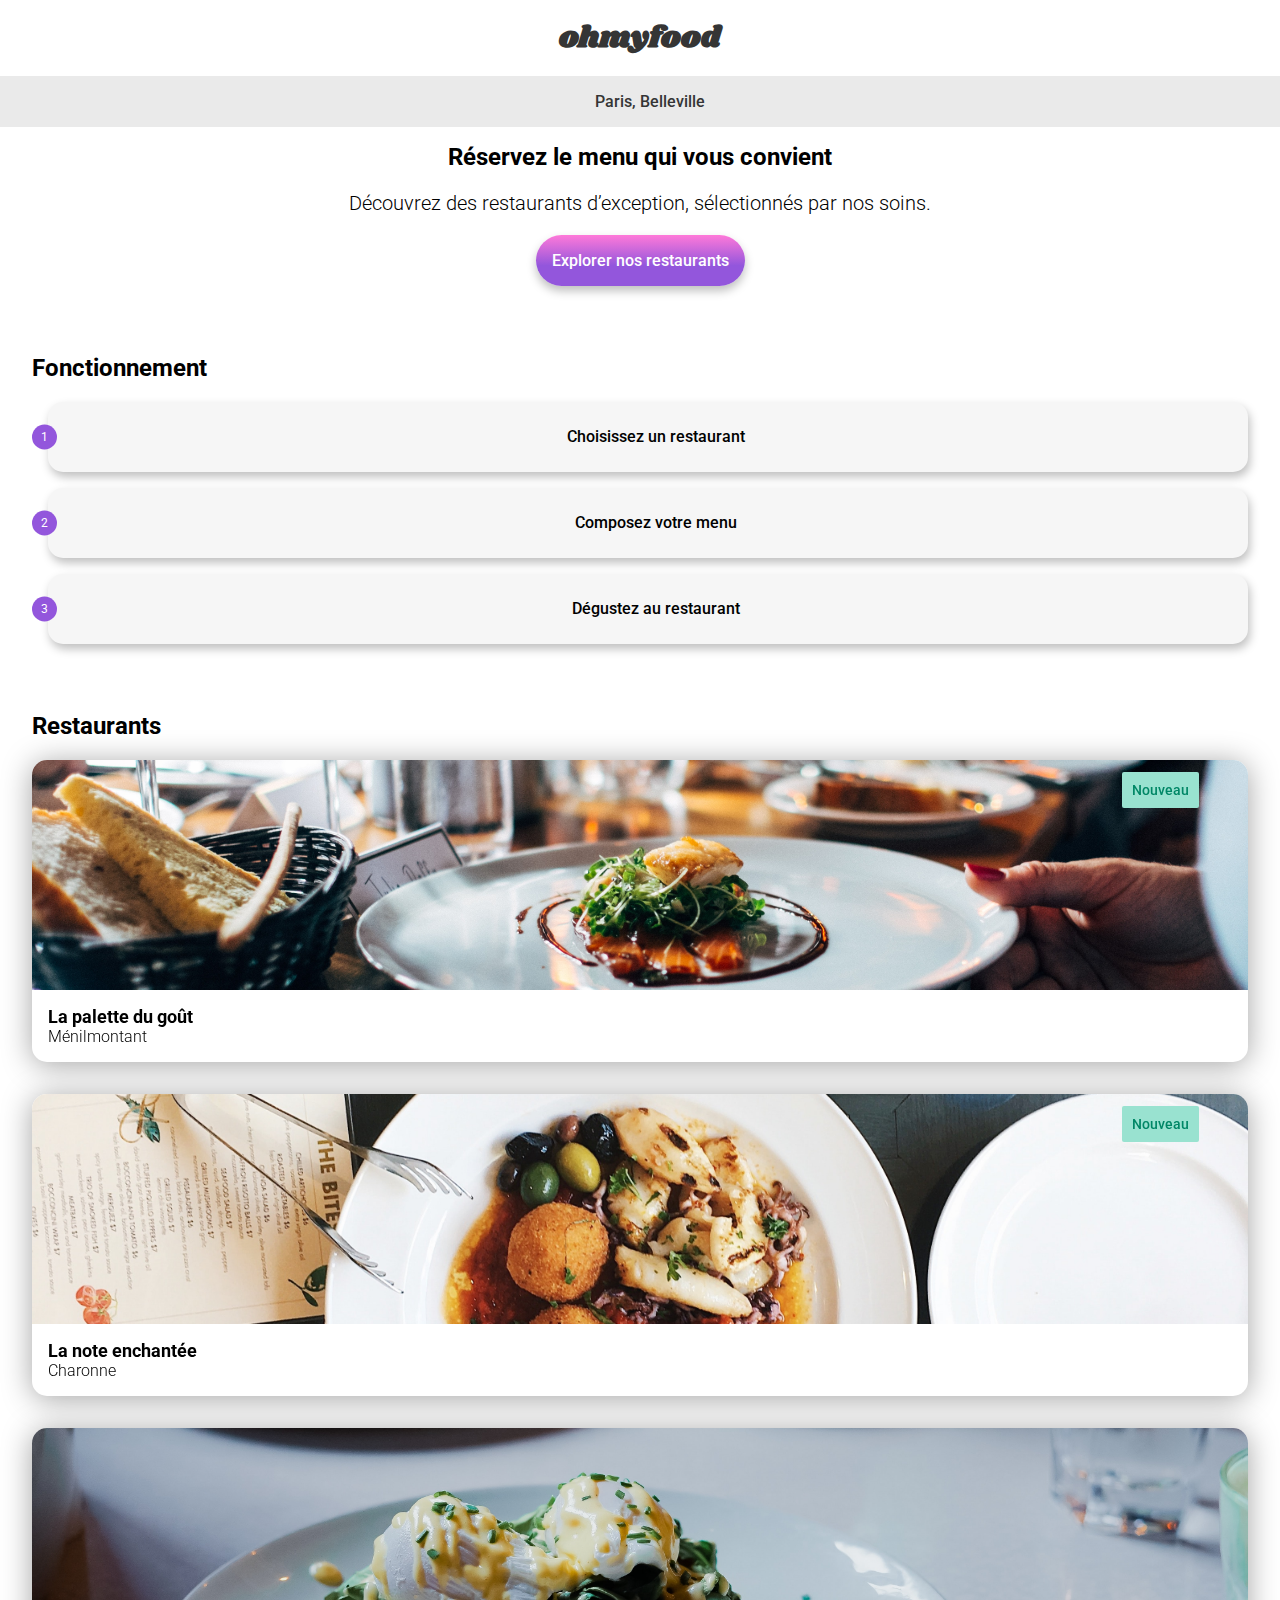
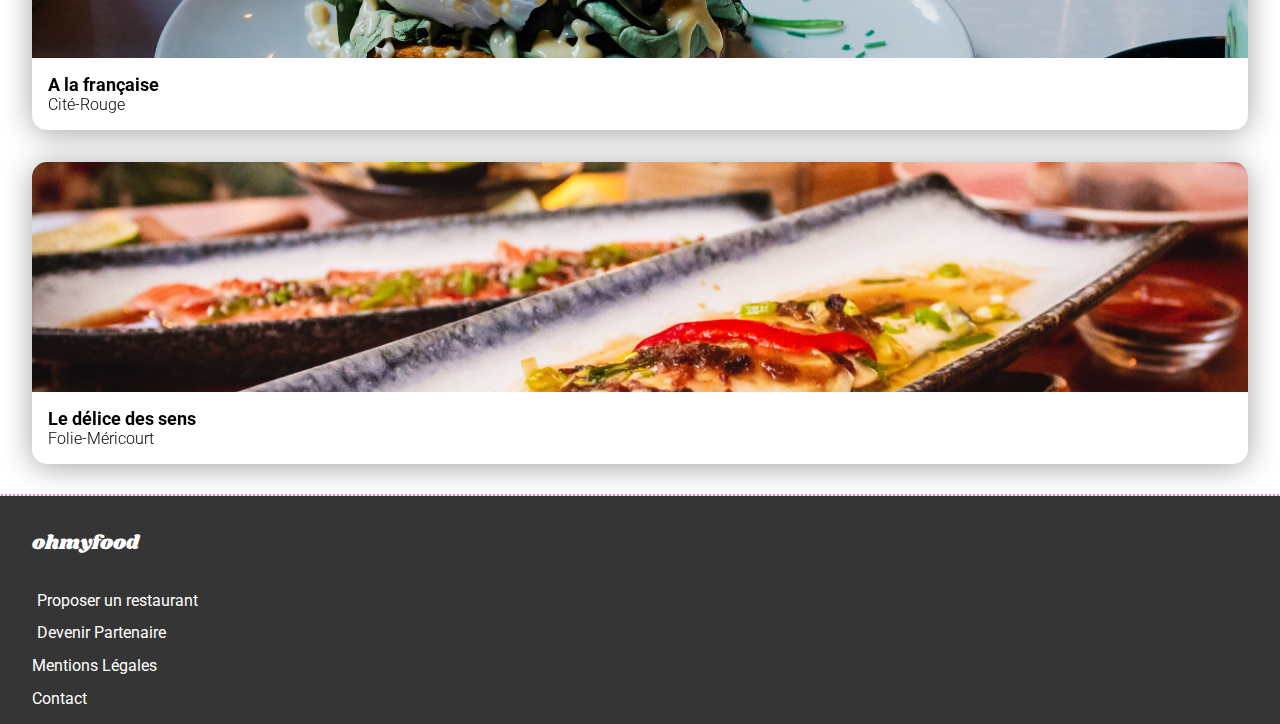
==== index.html @ 0dff3359 "Templating: changing CSS class body foodstore + index" ====
<!DOCTYPE html>
<html lang="fr">
<head>
    <meta charset="UTF-8">
    <meta name="viewport" content="width=device-width, initial-scale=1.0">
    <meta name="color" content="#9356DC">
    <link rel="preconnect" href="https://fonts.googleapis.com">
    <link rel="preconnect" href="https://fonts.gstatic.com" crossorigin>
    <link href="https://fonts.googleapis.com/css2?family=Roboto:ital,wght@0,100;0,300;0,400;0,500;0,700;0,900;1,100;1,300;1,400;1,500;1,700;1,900&family=Shrikhand&display=swap" rel="stylesheet">
    <link rel="stylesheet" href="./assets/styles/styles.css">
    <link rel="stylesheet" href="https://cdnjs.cloudflare.com/ajax/libs/font-awesome/6.2.1/css/all.min.css"
    integrity="sha512-MV7K8+y+gLIBoVD59lQIYicR65iaqukzvf/nwasF0nqhPay5w/9lJmVM2hMDcnK1OnMGCdVK+iQrJ7lzPJQd1w=="
    crossorigin="anonymous" referrerpolicy="no-referrer" />
    <title>Oh My Food</title>
</head>
    <body>

        <header class="">

            <h1 class="logo">ohmyfood</h1>
            <div class="geoloc">
                <i class="fa-solid fa-location-dot"></i>Paris, Belleville
            </div>
        
        </header>

        <main>
            <section class="hero">
                <h2 class="hero--title">Réservez le menu qui
                    vous convient
                </h2>
                <p class="hero--baseline">Découvrez des restaurants d’exception, sélectionnés par nos soins.</p>
                <a class="hero--link button" href="#restaurants">Explorer nos restaurants</a>
            </section>

            <section class="notice">
                <section class="notice">
                    <h2 class="notice--title">Fonctionnement</h2>
    
                    <ol class="notice--list">
                       
                    <li><a class="notice--link" href="#"><i class="fa-solid fa-mobile-screen-button"></i>Choisissez un restaurant</a></li>
                    <li><a class="notice--link" href="#"><i class="fa-solid fa-list"></i>Composez votre menu</a></li>
                    <li><a class="notice--link" href="#"><i class="fa-solid fa-store"></i></i>Dégustez au restaurant</a></li>
                    </ol>
     
                </section>

        
            <section class="restaurants" id="restaurants">

                <h2 class="section_title restaurants--title">Restaurants</h2>

                <div class="restaurants--list">

                    <article class="card card-column restaurants--card">
                        <img src="assets/images/restaurants/menilmontant.jpg" alt="visuel du restaurant de Ménilmontant" class="restaurants--thumb">
                        <span class="restaurants--status new">Nouveau</span>
                        <div class="restaurants--content">
                            <div class="restaurants--text">

                                <h3 class="restaurants--name">La palette du goût</h3>
                            <a href="restaurants/palette.html" class="restaurants--geoloc">Ménilmontant</a>

                            </div>

                            <div class="restaurants--icons">
                                <i class="fa-regular fa-heart"></i>  
                            </div>
                        </div>
                    </article>

                    <article class="card card-column card-restaurants">
                        <img src="assets/images/restaurants/charonne.jpg" alt="visuel du restaurant de Charonne" class="restaurants--thumb">
                        <span class="restaurants--status new">Nouveau</span>
                        <div class="restaurants--content">
                            <div class="restaurants--text">

                                <h3 class="restaurants--name">La note enchantée</h3>
                                <a href="restaurants/note.html" class="restaurants--geoloc">Charonne</a>
                            </div>
                            <div class="restaurants--icons">
                                <i class="fa-regular fa-heart"></i>
                            </div>
                        </div>
                    </article>

                    <article class="card card-column card-restaurants">
                        <img src="assets/images/restaurants/cite-rouge.jpg" alt="visuel du restaurant de Cité Rouge" class="restaurants--thumb">
                        <span class="restaurants--status none"></span>
                        <div class="restaurants--content">

                            <div class="restaurants--text">

                                <h3 class="restaurants--name">A la française</h3>
                                <a href="restaurants/francaise.html"class="restaurants--geoloc">Cité-Rouge
                                </a>

                            </div>
                            <div class="restaurants--icons">
                                <i class="fa-regular fa-heart"></i>  
                            </div>
                        </div>
                    </article>

                    <article class="card card-column card-restaurants">
                        <img src="assets/images/restaurants/folie-mericourt.jpg" alt="visuel du restaurant de Folie-Méricourt" class="restaurants--thumb">
                        <span class="restaurants--status none"></span>
                        <div class="restaurants--content">
                            <div class="restaurants--text">
                                <h3 class="restaurants--name">Le délice des sens</h3>
                                <a href="restaurants/delice.html" class="restaurants--geoloc">Folie-Méricourt</a>
                            </div>
                            <div class="restaurants--icons">
                                <i class="fa-regular fa-heart"></i>
                            </div>
                        </div>
                    </article>

                </div>
                 
            </section>
        </main>

        <footer class="footer debeug-alt">
            
            <h2 class="title footer--title">ohmyfood</h2>
            <nav class="footer--nav">
                <a href="#" class="footer--link">
                    <i class="fa-solid fa-utensils"></i>
                    Proposer un restaurant</a>
                <a href="#" class="footer--link">
                    <i class="fa-solid fa-handshake-angle"></i>
                    Devenir Partenaire</a>
                <a href="#" class="footer--link">Mentions Légales</a>
                <a href="#" class="footer--link">Contact</a>
            </nav>
            
        </footer>
        
    </body>
</html>
---- assets/styles/styles.css ----
/* RESETS / GENERALS */
*,
*::after,
*::before {
  box-sizing: border-box;
}

input,
textarea,
select,
option,
button {
  font: inherit;
}

img,
video,
canvas,
svg {
  display: block;
  max-width: 100%;
}

a {
  color: inherit;
  text-decoration: none;
}

.debeug {
  --color:crimson;
  outline: 4px dashed var(--color);
}
.debeug-alt {
  --color:#FF79D9;
  outline-style: dotted;
  outline-width: 2px;
  outline-color: var(--color);
}

.section_title {
  font-weight: var(--weight-bold);
  font-size: var(--title-font-size);
  color: var(--black-color);
}

.card {
  --paddingCard:1rem;
  --card-radius:var(--radius);
  --op:.36;
  display: flex;
  background-color: white;
  border-radius: var(--card-radius);
  overflow: hidden;
  filter: drop-shadow(0px 3px 15px rgba(0, 0, 0, var(--op)));
  transition: var(--regTransition);
  will-change: transform;
}
.card-row {
  flex-direction: row;
}
.card-column {
  flex-direction: column;
}

.card-restaurants {
  --paddingCard:1rem;
  --card-radius:var(--radius);
  --op:.36;
  display: flex;
  background-color: white;
  border-radius: var(--card-radius);
  overflow: hidden;
  filter: drop-shadow(0px 3px 15px rgba(0, 0, 0, var(--op)));
  transition: var(--regTransition);
  will-change: transform;
  --card-type:restaurants;
  position: relative;
}
.card-restaurants-row {
  flex-direction: row;
}
.card-restaurants-column {
  flex-direction: column;
}

.hero {
  display: flex;
  flex-direction: column;
  justify-content: center;
  align-items: center;
  padding: var(--body-padding-vm);
}
.hero--title {
  margin-block: 0;
  font-weight: var(--weight-bold);
  font-size: var(--title-font-size);
  text-align: center;
}
.hero--baseline {
  font-family: var(--body-font);
  font-size: 1.25rem;
  font-weight: var(--weight-light);
  text-align: center;
}
.hero--link {
  width: fit-content;
  --element:link;
  --radius:50px;
  --op:.25;
  padding: 1rem;
  border-radius: var(--radius);
  background: linear-gradient(var(--linear-gradient-link));
  color: var(--white-color);
  font-size: 1rem;
  font-weight: var(--weight-medium);
  box-shadow: 0 5px 10px 0 rgba(0, 0, 0, var(--op));
  transition: var(--transition-regular);
}
.hero--link:hover {
  --op:.4;
  opacity: 0.8;
}

.food-store .hero--title {
  --radius:50px;
  display: flex;
  align-items: center;
  width: 100%;
  margin-block: auto 0;
  padding: 2.5rem var(--body-padding-vm) 1rem;
  font-family: var(--title-font);
  font-size: 1.75rem;
  color: #101010;
  border-radius: var(--radius) var(--radius) 0 0;
  background: var(--white-color);
  box-shadow: -4px -10px 12px 0px rgba(0, 0, 0, 0.22);
}
.food-store .hero--title .restaurants--icons {
  margin-left: auto;
}
.food-store .menus {
  padding: 0 var(--body-padding-vm);
}
.food-store .menus--content {
  margin-bottom: 1rem;
}
.food-store .menus--title {
  width: fit-content;
  position: relative;
  font-weight: 400;
  font-size: 1rem;
  text-transform: uppercase;
}
.food-store .menus--title::before {
  content: "";
  display: block;
  width: 80%;
  height: 3px;
  position: absolute;
  bottom: -6px;
  left: 0;
  background: var(--third-color);
}
.food-store .menus--list {
  display: flex;
  flex-direction: column;
  row-gap: 1rem;
  margin-block: 1.5rem;
}
.food-store .menus--item {
  display: flex;
  justify-content: space-between;
  align-items: end;
  padding: 1rem;
  border: 1px solid transparent;
  border-radius: var(--radius);
  box-shadow: 2px 2px 8px 1px rgba(0, 0, 0, 0.25);
}
.food-store .menus--item-name {
  margin-block: 0 0.25rem;
  font-size: 1.25rem;
  font-weight: var(--weight-medium);
}
.food-store .menus--item-desc {
  font-size: 0.95rem;
  font-weight: var(--weight-light);
}
.food-store .menus--item-price {
  font-size: 0.95rem;
  font-weight: var(--weight-bold);
  color: var(--grey-color-1);
}
.food-store .menus--link {
  display: block;
  width: 190px;
  margin: 2rem auto;
  text-align: center;
  --element:link;
  --radius:50px;
  --op:.25;
  padding: 1rem;
  border-radius: var(--radius);
  background: linear-gradient(var(--linear-gradient-link));
  color: var(--white-color);
  font-size: 1rem;
  font-weight: var(--weight-medium);
  box-shadow: 0 5px 10px 0 rgba(0, 0, 0, var(--op));
  transition: var(--transition-regular);
}
.food-store .menus--link:hover {
  --op:.4;
  opacity: 0.8;
}
.food-store .menus--link:hover {
  width: 250px;
}
.food-store.palette-gout {
  --data-page:palette-gout;
}
.food-store.palette-gout .hero {
  width: 100%;
  min-height: 333px;
  padding: 0;
  background-size: cover;
  background-position: center -50px;
  background-image: url(../images/restaurants/menilmontant.jpg);
}
.food-store.delice-sens {
  --data-page:delice-sens;
}
.food-store.delice-sens .hero {
  width: 100%;
  min-height: 333px;
  padding: 0;
  background-size: cover;
  background-position: center -50px;
  background-image: url(../images/restaurants/folie-mericourt.jpg);
}
.food-store.note-enchantee {
  --data-page:note-enchantee;
}
.food-store.note-enchantee .hero {
  width: 100%;
  min-height: 333px;
  padding: 0;
  background-size: cover;
  background-position: center -50px;
  background-image: url(../images/restaurants/charonne.jpg);
}
.food-store.la-francaise {
  --data-page:la-francaise;
}
.food-store.la-francaise .hero {
  width: 100%;
  min-height: 333px;
  padding: 0;
  background-size: cover;
  background-position: center -50px;
  background-image: url(../images/restaurants/cite-rouge.jpg);
}

.featured {
  display: flex;
  justify-content: center;
  align-items: center;
}

.back-to-town {
  margin-inline: var(--body-padding-vm) calc(-1 * var(--body-padding-vm));
  transition: var(--transition-regular);
}
.back-to-town .fa-arrow-left {
  font-size: 1.4rem;
  color: var(--grey-color-1);
}
.back-to-town:hover {
  animation: to-back 0.5s ease-in-out infinite alternate;
}
@keyframes to-back {
  from {
    transform: translateX(0);
  }
  to {
    transform: translateX(-5px);
  }
}

.logo {
  margin: 0 auto;
  padding: 1rem;
  font-family: var(--title-font);
  font-size: 1.875rem;
  color: var(--grey-color-1);
  text-align: center;
  background: var(--white-color);
}

.geoloc {
  --gap:20px;
  display: flex;
  justify-content: center;
  align-items: center;
  padding: var(--body-padding-vm);
  column-gap: var(--gap);
  font-size: 1rem;
  font-weight: var(--weight-medium);
  color: var(--grey-color-1);
  background: var(--grey-color-2);
}

.notice {
  padding: var(--body-padding-vm);
}
.notice--list {
  margin: 0;
  padding: 0;
  counter-reset: item;
  list-style-type: none;
}
.notice--list > li {
  position: relative;
  margin-block: 1rem;
  padding-left: var(--body-padding-vm);
}
.notice--list > li::before {
  --square:25px;
  --radius:50px;
  content: counter(item);
  position: absolute;
  top: 50%;
  left: 0;
  transform: translate(0, -50%);
  display: flex;
  justify-content: center;
  align-items: center;
  width: var(--square);
  height: var(--square);
  counter-increment: item;
  background: var(--primary-color);
  border-radius: var(--radius);
  color: var(--white-color);
  font-family: var(--body-font);
  font-size: 12px;
}
.notice--link {
  --op:.25;
  display: flex;
  justify-content: center;
  align-items: center;
  height: 70px;
  padding: 1rem;
  text-align: center;
  font-size: 1rem;
  font-weight: var(--weight-medium);
  color: var(--black-color);
  background: var(--background-color);
  border-radius: var(--radius);
  box-shadow: 2px 5px 10px rgba(0, 0, 0, var(--op));
}
.notice--link > i {
  margin-right: 15px;
  color: var(--grey-color-1);
  font-size: 19px;
}
.notice--link > i.fa-store {
  color: var(--primary-color);
}

.restaurants {
  padding: var(--body-padding-vm);
}
.restaurants--list {
  --gap:2rem;
  display: flex;
  flex-direction: column;
  row-gap: var(--gap);
}
.restaurants--thumb {
  max-height: 230px;
  object-fit: cover;
}
.restaurants--status {
  --pos:4%;
  position: absolute;
  right: var(--pos);
  top: var(--pos);
}
.restaurants--status.new {
  width: fit-content;
  padding: 10px;
  border-radius: 2px;
  font-size: 0.85rem;
  font-weight: var(--weight-medium);
  background: var(--third-color);
  color: var(--fourth-color);
}
.restaurants--status.none {
  display: none;
}
.restaurants--content {
  display: flex;
  justify-content: space-between;
  align-items: center;
  padding: var(--paddingCard);
}
.restaurants--icons i {
  transform-origin: center;
  transform: scale(1);
  will-change: transform;
}
.restaurants--icons i::before {
  font-size: 1.25rem;
  font-weight: 400;
  transition: font-weight 0.06s ease-in-out;
}
.restaurants--icons i:hover {
  transform: scale(1.15);
  cursor: pointer;
}
.restaurants--icons i:hover::before {
  font-weight: 800;
  background: linear-gradient(var(--linear-gradient-heart));
  -webkit-background-clip: text;
  -webkit-text-fill-color: transparent;
}
.restaurants--name {
  margin-block: 0;
  font-size: 1.125rem;
  font-weight: var(--weight-bold);
}
.restaurants--geoloc {
  font-size: 1, 625rem;
  font-weight: var(--weight-light);
}

.footer {
  display: flex;
  flex-direction: column;
  row-gap: 1rem;
  padding: var(--body-padding-vm) 2rem;
  background: var(--grey-color-1);
}
.footer--title {
  color: var(--white-color);
  font-family: var(--title-font);
  font-size: 1.25rem;
  font-weight: var(--weight-medium);
}
.footer--nav {
  display: flex;
  flex-direction: column;
  row-gap: 0.85rem;
}
.footer--link {
  color: var(--white-color);
  font-size: 1rem;
  font-weight: var(--weight-regular);
}
.footer--link > i {
  margin-right: 5px;
}

:root {
  --primary-color:#9356DC;
  --secondary-color:#FF79D9;
  --third-color:#99E2D0;
  --fourth-color:#008766;
  --background-color:#F6F6F6;
  --grey-color-1:#353535;
  --grey-color-2:#EAEAEA;
  --debeug:crimson;
  --black-color:#000;
  --white-color:#fff;
  --linear-gradient-link:to bottom, var(--secondary-color) 0%, var(--primary-color) 60%, var(--primary-color) 100%;
  --linear-gradient-heart:to top, var(--secondary-color) 0%, var(--primary-color) 60%, var(--primary-color) 100%;
  --body-font:Roboto,sans-serif;
  --body-font-size:1rem;
  --title-font:Shrikhand,serif;
  --title-font-size:1.5rem;
  --baseline-font:Roboto,sans-serif;
  --weight-light:300;
  --weight-regular:400;
  --weight-medium:500;
  --weight-bold:700;
  --radius:15px;
  --border:1px solid var(--primary-color);
  --transition-regular:all 0.3s ease-in-out;
  --body-padding-vm:1rem;
  --body-padding-tab:1.35rem;
  --body-padding-desk:2rem;
  --testing:#FF00FF;
}

body {
  --layout:"Mobile";
  --padding:0;
  margin: 0;
  padding: var(--padding);
  font-family: var(--body-font);
  font-weight: 400;
  font-size: 1rem;
  background: var(--white-color);
}

/*# sourceMappingURL=styles.css.map */
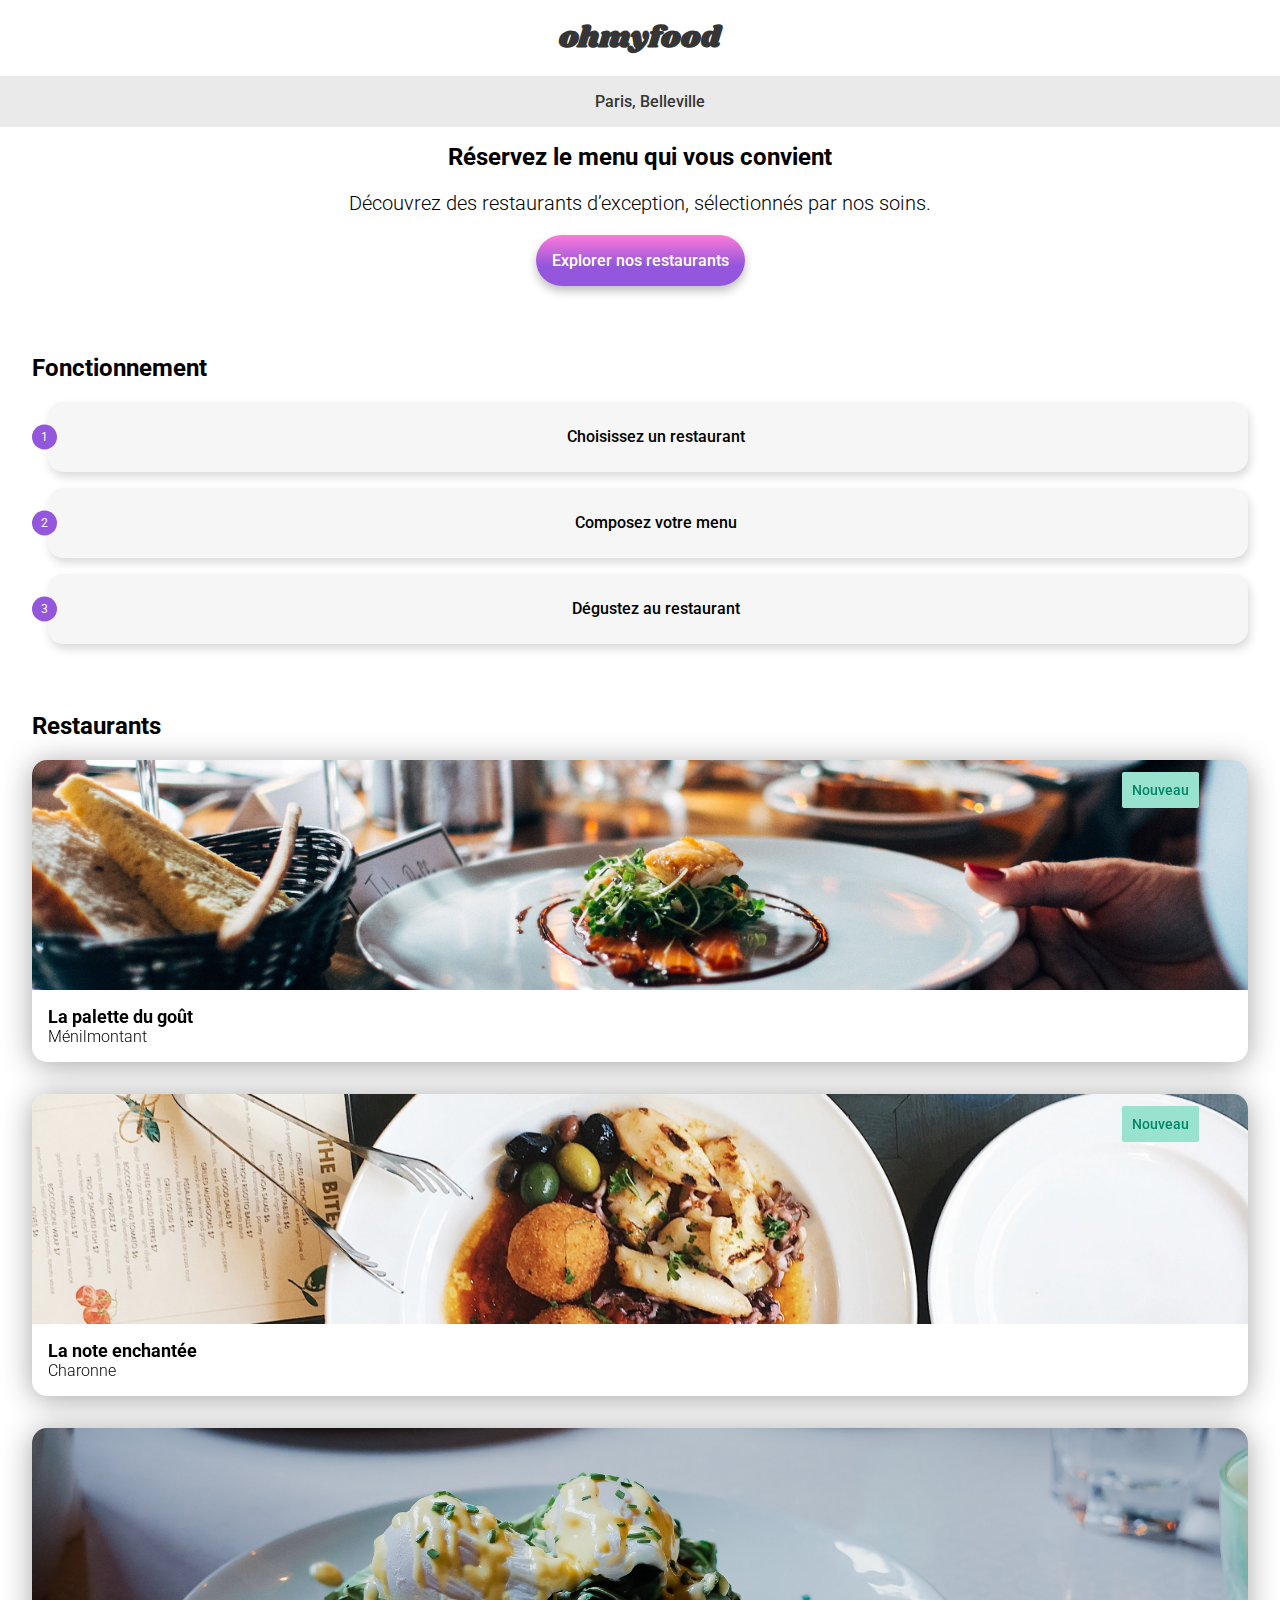
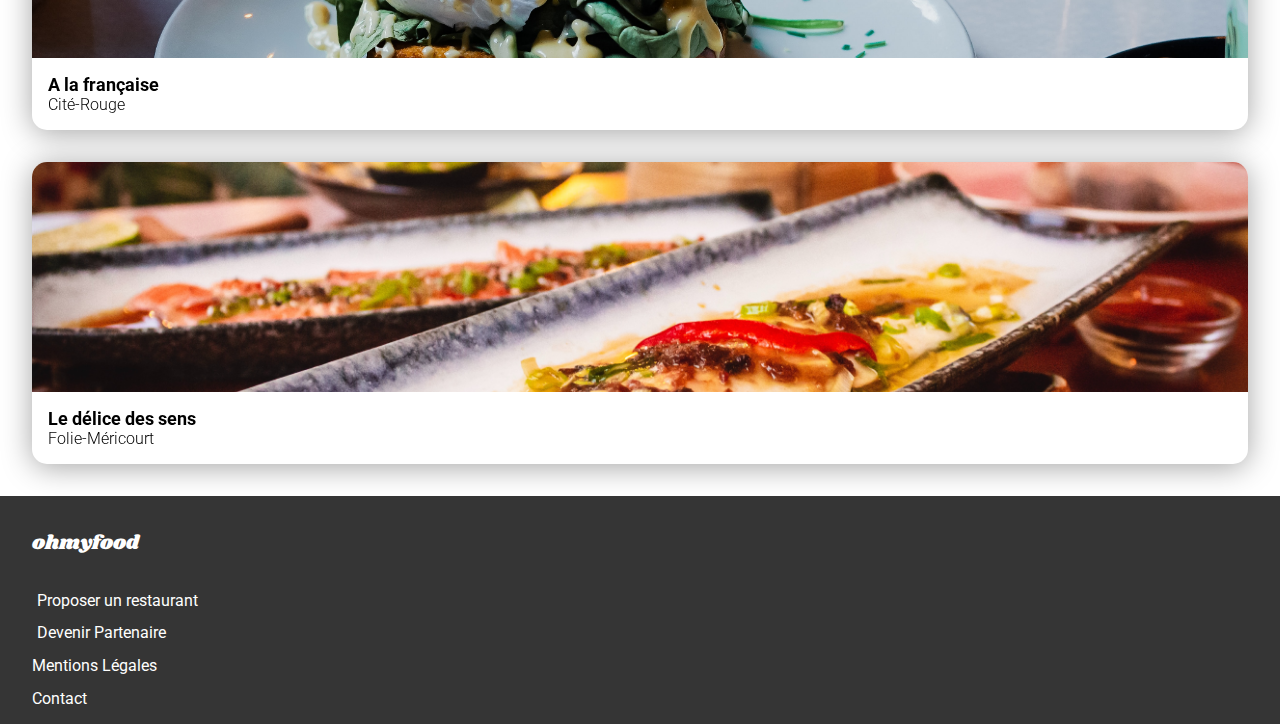
==== commit 377c8de3: "Templating: Wrapping Card by Link + modify gitignore" ====
--- a/index.html
+++ b/index.html
@@ -54,67 +54,84 @@
                 <div class="restaurants--list">
 
                     <article class="card card-column restaurants--card">
-                        <img src="assets/images/restaurants/menilmontant.jpg" alt="visuel du restaurant de Ménilmontant" class="restaurants--thumb">
-                        <span class="restaurants--status new">Nouveau</span>
-                        <div class="restaurants--content">
-                            <div class="restaurants--text">
-
-                                <h3 class="restaurants--name">La palette du goût</h3>
-                            <a href="restaurants/palette.html" class="restaurants--geoloc">Ménilmontant</a>
-
+                        <a href="restaurants/palette.html">
+                            <img src="assets/images/restaurants/menilmontant.jpg" alt="visuel du restaurant de Ménilmontant" class="restaurants--thumb">
+                            <span class="restaurants--status new">Nouveau</span>
+                            <div class="restaurants--content">
+                                <div class="restaurants--text">
+    
+                                    <h3 class="restaurants--name">La palette du goût</h3>
+                                <span class="restaurants--geoloc">Ménilmontant</span>
+                                </div>
+    
+                                <div class="restaurants--icons">
+                                    <i class="fa-regular fa-heart"></i>  
+                                </div>
                             </div>
 
-                            <div class="restaurants--icons">
-                                <i class="fa-regular fa-heart"></i>  
-                            </div>
-                        </div>
+                        </a>
+                       
                     </article>
 
                     <article class="card card-column card-restaurants">
-                        <img src="assets/images/restaurants/charonne.jpg" alt="visuel du restaurant de Charonne" class="restaurants--thumb">
+
+                        <a href="restaurants/note.html" >
+
+                            <img src="assets/images/restaurants/charonne.jpg" alt="visuel du restaurant de Charonne" class="restaurants--thumb">
                         <span class="restaurants--status new">Nouveau</span>
                         <div class="restaurants--content">
                             <div class="restaurants--text">
 
                                 <h3 class="restaurants--name">La note enchantée</h3>
-                                <a href="restaurants/note.html" class="restaurants--geoloc">Charonne</a>
+                                <span class="restaurants--geoloc">Charonne</span>
                             </div>
                             <div class="restaurants--icons">
                                 <i class="fa-regular fa-heart"></i>
                             </div>
                         </div>
+                        </a> 
                     </article>
 
                     <article class="card card-column card-restaurants">
-                        <img src="assets/images/restaurants/cite-rouge.jpg" alt="visuel du restaurant de Cité Rouge" class="restaurants--thumb">
+
+                        <a href="restaurants/francaise.html">
+
+                            <img src="assets/images/restaurants/cite-rouge.jpg" alt="visuel du restaurant de Cité Rouge" class="restaurants--thumb">
                         <span class="restaurants--status none"></span>
                         <div class="restaurants--content">
 
                             <div class="restaurants--text">
 
                                 <h3 class="restaurants--name">A la française</h3>
-                                <a href="restaurants/francaise.html"class="restaurants--geoloc">Cité-Rouge
-                                </a>
+                                <span class="restaurants--geoloc">Cité-Rouge
+                                </span>
 
                             </div>
                             <div class="restaurants--icons">
                                 <i class="fa-regular fa-heart"></i>  
                             </div>
                         </div>
+
+                        </a>
+
                     </article>
 
                     <article class="card card-column card-restaurants">
-                        <img src="assets/images/restaurants/folie-mericourt.jpg" alt="visuel du restaurant de Folie-Méricourt" class="restaurants--thumb">
+
+                        <a href="restaurants/delice.html">
+
+                            <img src="assets/images/restaurants/folie-mericourt.jpg" alt="visuel du restaurant de Folie-Méricourt" class="restaurants--thumb">
                         <span class="restaurants--status none"></span>
                         <div class="restaurants--content">
                             <div class="restaurants--text">
                                 <h3 class="restaurants--name">Le délice des sens</h3>
-                                <a href="restaurants/delice.html" class="restaurants--geoloc">Folie-Méricourt</a>
+                                <span  class="restaurants--geoloc">Folie-Méricourt</span>
                             </div>
                             <div class="restaurants--icons">
                                 <i class="fa-regular fa-heart"></i>
                             </div>
                         </div>
+                        </a> 
                     </article>
 
                 </div>
@@ -122,7 +139,7 @@
             </section>
         </main>
 
-        <footer class="footer debeug-alt">
+        <footer class="footer">
             
             <h2 class="title footer--title">ohmyfood</h2>
             <nav class="footer--nav">
--- a/assets/styles/styles.css
+++ b/assets/styles/styles.css
@@ -41,46 +41,6 @@
   font-weight: var(--weight-bold);
   font-size: var(--title-font-size);
   color: var(--black-color);
-}
-
-.card {
-  --paddingCard:1rem;
-  --card-radius:var(--radius);
-  --op:.36;
-  display: flex;
-  background-color: white;
-  border-radius: var(--card-radius);
-  overflow: hidden;
-  filter: drop-shadow(0px 3px 15px rgba(0, 0, 0, var(--op)));
-  transition: var(--regTransition);
-  will-change: transform;
-}
-.card-row {
-  flex-direction: row;
-}
-.card-column {
-  flex-direction: column;
-}
-
-.card-restaurants {
-  --paddingCard:1rem;
-  --card-radius:var(--radius);
-  --op:.36;
-  display: flex;
-  background-color: white;
-  border-radius: var(--card-radius);
-  overflow: hidden;
-  filter: drop-shadow(0px 3px 15px rgba(0, 0, 0, var(--op)));
-  transition: var(--regTransition);
-  will-change: transform;
-  --card-type:restaurants;
-  position: relative;
-}
-.card-restaurants-row {
-  flex-direction: row;
-}
-.card-restaurants-column {
-  flex-direction: column;
 }
 
 .hero {
@@ -121,37 +81,105 @@
   opacity: 0.8;
 }
 
-.food-store .hero--title {
+.notice {
+  padding: var(--body-padding-vm);
+}
+.notice--list {
+  margin: 0;
+  padding: 0;
+  counter-reset: item;
+  list-style-type: none;
+}
+.notice--list > li {
+  position: relative;
+  margin-block: 1rem;
+  padding-left: var(--body-padding-vm);
+}
+.notice--list > li::before {
+  --square:25px;
   --radius:50px;
-  display: flex;
-  align-items: center;
-  width: 100%;
-  margin-block: auto 0;
-  padding: 2.5rem var(--body-padding-vm) 1rem;
-  font-family: var(--title-font);
-  font-size: 1.75rem;
-  color: #101010;
-  border-radius: var(--radius) var(--radius) 0 0;
-  background: var(--white-color);
-  box-shadow: -4px -10px 12px 0px rgba(0, 0, 0, 0.22);
-}
-.food-store .hero--title .restaurants--icons {
-  margin-left: auto;
-}
-.food-store .menus {
+  content: counter(item);
+  position: absolute;
+  top: 50%;
+  left: 0;
+  transform: translate(0, -50%);
+  display: flex;
+  justify-content: center;
+  align-items: center;
+  width: var(--square);
+  height: var(--square);
+  counter-increment: item;
+  background: var(--primary-color);
+  border-radius: var(--radius);
+  color: var(--white-color);
+  font-family: var(--body-font);
+  font-size: 12px;
+}
+.notice--link {
+  --op:.15;
+  display: flex;
+  justify-content: center;
+  align-items: center;
+  height: 70px;
+  padding: 1rem;
+  text-align: center;
+  font-size: 1rem;
+  font-weight: var(--weight-medium);
+  color: var(--black-color);
+  background: var(--background-color);
+  border-radius: var(--radius);
+  box-shadow: 2px 5px 10px rgba(0, 0, 0, var(--op));
+}
+.notice--link > i {
+  margin-right: 15px;
+  color: var(--grey-color-1);
+  font-size: 19px;
+  transition: var(--transition-regular);
+}
+.notice--link > i.fa-store {
+  color: var(--primary-color);
+}
+.notice--link:hover {
+  --op:.25;
+}
+.notice--link:hover i {
+  transform: scale(1.15);
+  color: var(--primary-color);
+}
+
+.card {
+  --paddingCard:1rem;
+  --card-radius:var(--radius);
+  --op:.36;
+  display: flex;
+  background-color: white;
+  border-radius: var(--card-radius);
+  overflow: hidden;
+  filter: drop-shadow(0px 3px 15px rgba(0, 0, 0, var(--op)));
+  transition: var(--transition-regular);
+  will-change: transform;
+}
+.card-row {
+  flex-direction: row;
+}
+.card-column {
+  flex-direction: column;
+}
+
+.menus {
   padding: 0 var(--body-padding-vm);
 }
-.food-store .menus--content {
+.menus--content {
   margin-bottom: 1rem;
 }
-.food-store .menus--title {
+.menus--title {
   width: fit-content;
   position: relative;
   font-weight: 400;
   font-size: 1rem;
   text-transform: uppercase;
 }
-.food-store .menus--title::before {
+.menus--title::before {
   content: "";
   display: block;
   width: 80%;
@@ -161,13 +189,13 @@
   left: 0;
   background: var(--third-color);
 }
-.food-store .menus--list {
+.menus--list {
   display: flex;
   flex-direction: column;
   row-gap: 1rem;
   margin-block: 1.5rem;
 }
-.food-store .menus--item {
+.menus--item {
   display: flex;
   justify-content: space-between;
   align-items: end;
@@ -176,21 +204,21 @@
   border-radius: var(--radius);
   box-shadow: 2px 2px 8px 1px rgba(0, 0, 0, 0.25);
 }
-.food-store .menus--item-name {
+.menus--item-name {
   margin-block: 0 0.25rem;
   font-size: 1.25rem;
   font-weight: var(--weight-medium);
 }
-.food-store .menus--item-desc {
+.menus--item-desc {
   font-size: 0.95rem;
   font-weight: var(--weight-light);
 }
-.food-store .menus--item-price {
+.menus--item-price {
   font-size: 0.95rem;
   font-weight: var(--weight-bold);
   color: var(--grey-color-1);
 }
-.food-store .menus--link {
+.menus--link {
   display: block;
   width: 190px;
   margin: 2rem auto;
@@ -207,12 +235,118 @@
   box-shadow: 0 5px 10px 0 rgba(0, 0, 0, var(--op));
   transition: var(--transition-regular);
 }
-.food-store .menus--link:hover {
+.menus--link:hover {
   --op:.4;
   opacity: 0.8;
 }
-.food-store .menus--link:hover {
-  width: 250px;
+.menus--link:hover {
+  width: 230px;
+}
+
+.restaurants {
+  padding: var(--body-padding-vm);
+}
+.restaurants--list {
+  --gap:2rem;
+  display: flex;
+  flex-direction: column;
+  row-gap: var(--gap);
+}
+.restaurants--card {
+  --paddingCard:1rem;
+  --card-radius:var(--radius);
+  --op:.36;
+  display: flex;
+  background-color: white;
+  border-radius: var(--card-radius);
+  overflow: hidden;
+  filter: drop-shadow(0px 3px 15px rgba(0, 0, 0, var(--op)));
+  transition: var(--transition-regular);
+  will-change: transform;
+  position: relative;
+  --card-type:restaurants;
+}
+.restaurants--card-row {
+  flex-direction: row;
+}
+.restaurants--card-column {
+  flex-direction: column;
+}
+.restaurants--thumb {
+  width: 100%;
+  max-height: 230px;
+  object-fit: cover;
+}
+.restaurants--status {
+  --pos:4%;
+  position: absolute;
+  right: var(--pos);
+  top: var(--pos);
+}
+.restaurants--status.new {
+  width: fit-content;
+  padding: 10px;
+  border-radius: 2px;
+  font-size: 0.85rem;
+  font-weight: var(--weight-medium);
+  background: var(--third-color);
+  color: var(--fourth-color);
+}
+.restaurants--status.none {
+  display: none;
+}
+.restaurants--content {
+  display: flex;
+  justify-content: space-between;
+  align-items: center;
+  padding: var(--paddingCard);
+}
+.restaurants--icons i {
+  transform-origin: center;
+  transform: scale(1);
+  will-change: transform;
+}
+.restaurants--icons i::before {
+  font-size: 1.25rem;
+  font-weight: 400;
+  transition: font-weight 0.06s ease-in-out;
+}
+.restaurants--icons i:hover {
+  transform: scale(1.15);
+  cursor: pointer;
+}
+.restaurants--icons i:hover::before {
+  font-weight: 800;
+  background: linear-gradient(var(--linear-gradient-heart));
+  -webkit-background-clip: text;
+  -webkit-text-fill-color: transparent;
+}
+.restaurants--name {
+  margin-block: 0;
+  font-size: 1.125rem;
+  font-weight: var(--weight-bold);
+}
+.restaurants--geoloc {
+  font-size: 1, 625rem;
+  font-weight: var(--weight-light);
+}
+
+.food-store .hero--title {
+  --radius:50px;
+  display: flex;
+  align-items: center;
+  width: 100%;
+  margin-block: auto 0;
+  padding: 2.5rem var(--body-padding-vm) 1rem;
+  font-family: var(--title-font);
+  font-size: 1.75rem;
+  color: #101010;
+  border-radius: var(--radius) var(--radius) 0 0;
+  background: var(--white-color);
+  box-shadow: -4px -10px 12px 0px rgba(0, 0, 0, 0.22);
+}
+.food-store .hero--title .restaurants--icons {
+  margin-left: auto;
 }
 .food-store.palette-gout {
   --data-page:palette-gout;
@@ -306,131 +440,6 @@
   font-weight: var(--weight-medium);
   color: var(--grey-color-1);
   background: var(--grey-color-2);
-}
-
-.notice {
-  padding: var(--body-padding-vm);
-}
-.notice--list {
-  margin: 0;
-  padding: 0;
-  counter-reset: item;
-  list-style-type: none;
-}
-.notice--list > li {
-  position: relative;
-  margin-block: 1rem;
-  padding-left: var(--body-padding-vm);
-}
-.notice--list > li::before {
-  --square:25px;
-  --radius:50px;
-  content: counter(item);
-  position: absolute;
-  top: 50%;
-  left: 0;
-  transform: translate(0, -50%);
-  display: flex;
-  justify-content: center;
-  align-items: center;
-  width: var(--square);
-  height: var(--square);
-  counter-increment: item;
-  background: var(--primary-color);
-  border-radius: var(--radius);
-  color: var(--white-color);
-  font-family: var(--body-font);
-  font-size: 12px;
-}
-.notice--link {
-  --op:.25;
-  display: flex;
-  justify-content: center;
-  align-items: center;
-  height: 70px;
-  padding: 1rem;
-  text-align: center;
-  font-size: 1rem;
-  font-weight: var(--weight-medium);
-  color: var(--black-color);
-  background: var(--background-color);
-  border-radius: var(--radius);
-  box-shadow: 2px 5px 10px rgba(0, 0, 0, var(--op));
-}
-.notice--link > i {
-  margin-right: 15px;
-  color: var(--grey-color-1);
-  font-size: 19px;
-}
-.notice--link > i.fa-store {
-  color: var(--primary-color);
-}
-
-.restaurants {
-  padding: var(--body-padding-vm);
-}
-.restaurants--list {
-  --gap:2rem;
-  display: flex;
-  flex-direction: column;
-  row-gap: var(--gap);
-}
-.restaurants--thumb {
-  max-height: 230px;
-  object-fit: cover;
-}
-.restaurants--status {
-  --pos:4%;
-  position: absolute;
-  right: var(--pos);
-  top: var(--pos);
-}
-.restaurants--status.new {
-  width: fit-content;
-  padding: 10px;
-  border-radius: 2px;
-  font-size: 0.85rem;
-  font-weight: var(--weight-medium);
-  background: var(--third-color);
-  color: var(--fourth-color);
-}
-.restaurants--status.none {
-  display: none;
-}
-.restaurants--content {
-  display: flex;
-  justify-content: space-between;
-  align-items: center;
-  padding: var(--paddingCard);
-}
-.restaurants--icons i {
-  transform-origin: center;
-  transform: scale(1);
-  will-change: transform;
-}
-.restaurants--icons i::before {
-  font-size: 1.25rem;
-  font-weight: 400;
-  transition: font-weight 0.06s ease-in-out;
-}
-.restaurants--icons i:hover {
-  transform: scale(1.15);
-  cursor: pointer;
-}
-.restaurants--icons i:hover::before {
-  font-weight: 800;
-  background: linear-gradient(var(--linear-gradient-heart));
-  -webkit-background-clip: text;
-  -webkit-text-fill-color: transparent;
-}
-.restaurants--name {
-  margin-block: 0;
-  font-size: 1.125rem;
-  font-weight: var(--weight-bold);
-}
-.restaurants--geoloc {
-  font-size: 1, 625rem;
-  font-weight: var(--weight-light);
 }
 
 .footer {
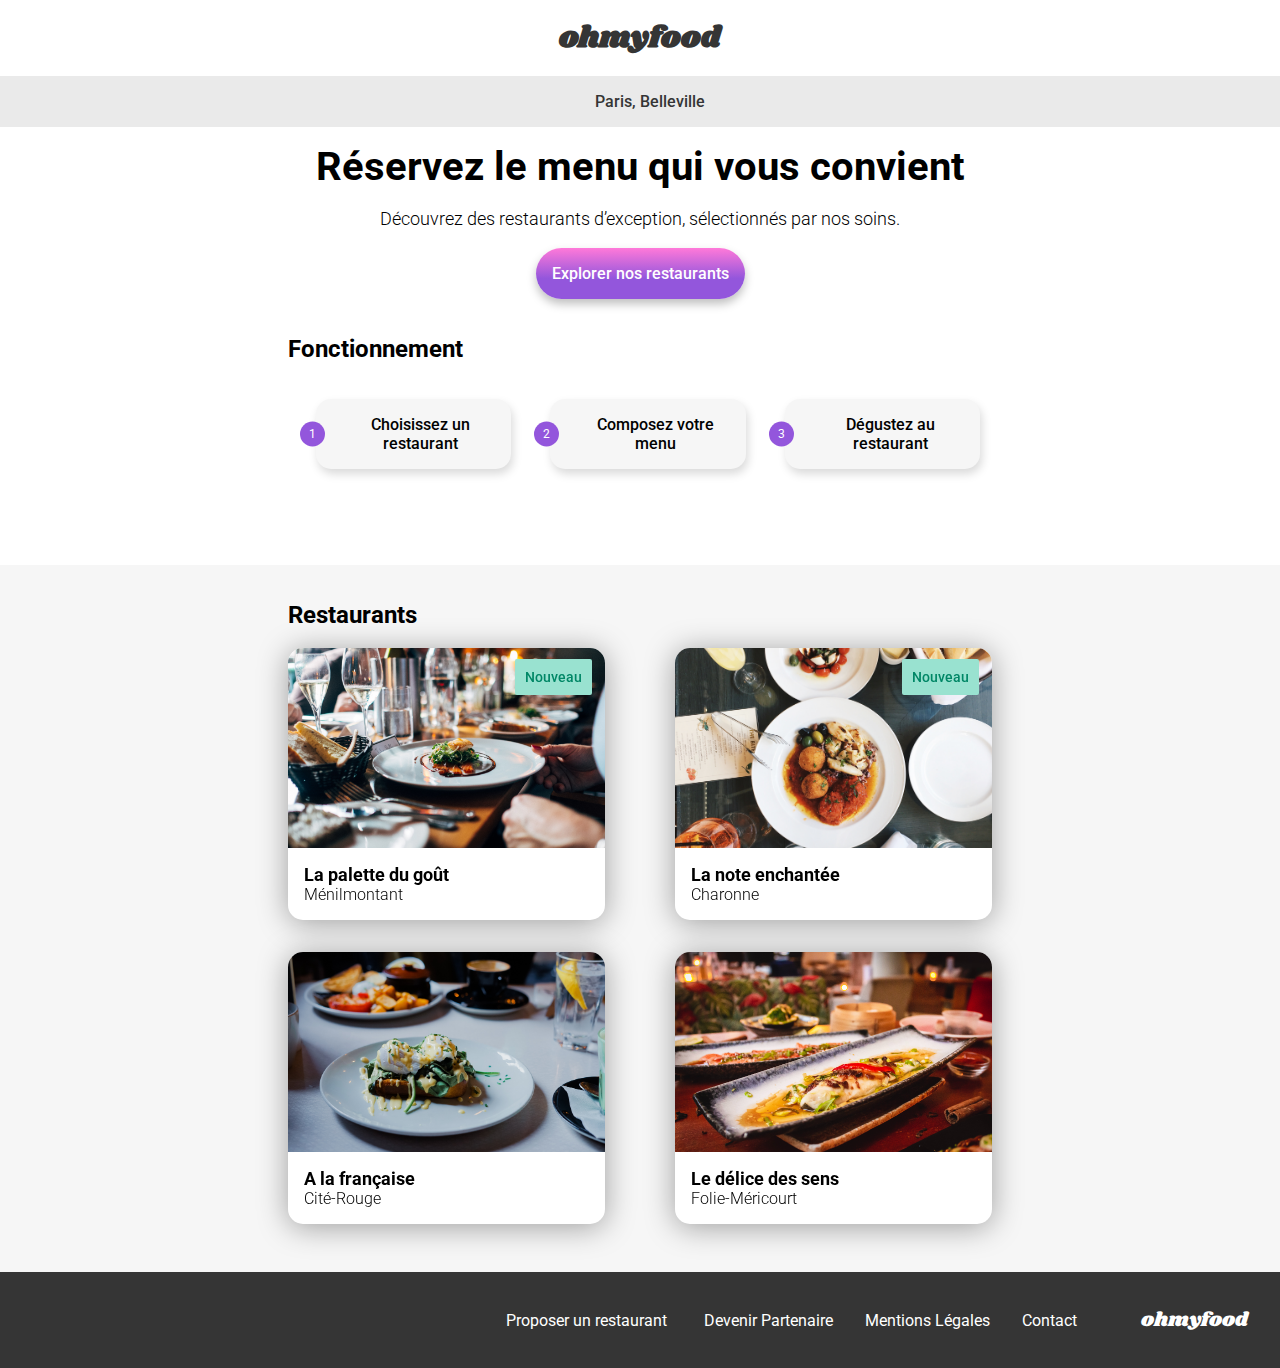
==== commit beb24b63: "Responsive: Add class skeleton on Index/Food Store + fix padding + Mixin MedQUe + Re ajust UI for De" ====
--- a/index.html
+++ b/index.html
@@ -34,7 +34,9 @@
             </section>
 
             <section class="notice">
-                <section class="notice">
+
+                <div class="skeleton">
+              
                     <h2 class="notice--title">Fonctionnement</h2>
     
                     <ol class="notice--list">
@@ -43,11 +45,14 @@
                     <li><a class="notice--link" href="#"><i class="fa-solid fa-list"></i>Composez votre menu</a></li>
                     <li><a class="notice--link" href="#"><i class="fa-solid fa-store"></i></i>Dégustez au restaurant</a></li>
                     </ol>
-     
-                </section>
+
+                </div>
+
+            </section>
 
         
             <section class="restaurants" id="restaurants">
+                <div class="skeleton">
 
                 <h2 class="section_title restaurants--title">Restaurants</h2>
 
@@ -73,7 +78,7 @@
                        
                     </article>
 
-                    <article class="card card-column card-restaurants">
+                    <article class="card card-column restaurants--card">
 
                         <a href="restaurants/note.html" >
 
@@ -92,7 +97,7 @@
                         </a> 
                     </article>
 
-                    <article class="card card-column card-restaurants">
+                    <article class="card card-column restaurants--card">
 
                         <a href="restaurants/francaise.html">
 
@@ -116,7 +121,7 @@
 
                     </article>
 
-                    <article class="card card-column card-restaurants">
+                    <article class="card card-column restaurants--card">
 
                         <a href="restaurants/delice.html">
 
@@ -135,8 +140,11 @@
                     </article>
 
                 </div>
+
+            </div>
                  
             </section>
+
         </main>
 
         <footer class="footer">
--- a/assets/styles/styles.css
+++ b/assets/styles/styles.css
@@ -56,9 +56,14 @@
   font-size: var(--title-font-size);
   text-align: center;
 }
+@media all and (min-width: 760px) {
+  .hero--title {
+    font-size: 40px;
+  }
+}
 .hero--baseline {
   font-family: var(--body-font);
-  font-size: 1.25rem;
+  font-size: 1.15rem;
   font-weight: var(--weight-light);
   text-align: center;
 }
@@ -82,7 +87,8 @@
 }
 
 .notice {
-  padding: var(--body-padding-vm);
+  margin-bottom: 3rem;
+  background: var(--white-color);
 }
 .notice--list {
   margin: 0;
@@ -90,10 +96,22 @@
   counter-reset: item;
   list-style-type: none;
 }
+@media all and (min-width: 760px) {
+  .notice--list {
+    display: flex;
+    justify-content: space-around;
+    align-items: center;
+  }
+}
 .notice--list > li {
   position: relative;
   margin-block: 1rem;
   padding-left: var(--body-padding-vm);
+}
+@media all and (min-width: 760px) {
+  .notice--list > li {
+    width: 30%;
+  }
 }
 .notice--list > li::before {
   --square:25px;
@@ -168,12 +186,19 @@
 
 .menus {
   padding: 0 var(--body-padding-vm);
+  background: var(--background-color);
 }
 .menus--content {
   margin-bottom: 1rem;
 }
+@media all and (min-width: 760px) {
+  .menus--content {
+    margin-bottom: 2.25rem;
+  }
+}
 .menus--title {
   width: fit-content;
+  margin-top: 0;
   position: relative;
   font-weight: 400;
   font-size: 1rem;
@@ -198,25 +223,53 @@
 .menus--item {
   display: flex;
   justify-content: space-between;
-  align-items: end;
-  padding: 1rem;
-  border: 1px solid transparent;
+  align-items: center;
+  height: 80px;
+  overflow: hidden;
+  background: var(--white-color);
   border-radius: var(--radius);
   box-shadow: 2px 2px 8px 1px rgba(0, 0, 0, 0.25);
 }
+.menus--item-data {
+  display: flex;
+  justify-content: space-between;
+  align-items: end;
+  width: 100%;
+  padding: 0.95rem;
+}
+.menus--item-surprise {
+  width: 0;
+  height: 100%;
+  display: flex;
+  justify-content: center;
+  align-items: center;
+  background: #99E2D0;
+  transition: var(--transition-regular);
+}
+.menus--item-surprise > i {
+  font-size: 1.5rem;
+  color: var(--white-color);
+  transition: var(--transition-regular);
+}
 .menus--item-name {
   margin-block: 0 0.25rem;
-  font-size: 1.25rem;
+  font-size: 1.12rem;
   font-weight: var(--weight-medium);
 }
 .menus--item-desc {
-  font-size: 0.95rem;
+  font-size: 0.94rem;
   font-weight: var(--weight-light);
 }
 .menus--item-price {
   font-size: 0.95rem;
   font-weight: var(--weight-bold);
   color: var(--grey-color-1);
+}
+.menus--item:hover {
+  cursor: pointer;
+}
+.menus--item:hover > .menus--item-surprise {
+  width: 17.5%;
 }
 .menus--link {
   display: block;
@@ -242,15 +295,28 @@
 .menus--link:hover {
   width: 230px;
 }
+@media all and (min-width: 760px) {
+  .menus {
+    padding: 0;
+  }
+}
 
 .restaurants {
-  padding: var(--body-padding-vm);
+  padding: var(--body-padding-vm) 0;
+  background: var(--background-color);
 }
 .restaurants--list {
   --gap:2rem;
   display: flex;
   flex-direction: column;
   row-gap: var(--gap);
+}
+@media all and (min-width: 760px) {
+  .restaurants--list {
+    flex-flow: row wrap;
+    align-items: center;
+    justify-content: space-between;
+  }
 }
 .restaurants--card {
   --paddingCard:1rem;
@@ -272,10 +338,20 @@
 .restaurants--card-column {
   flex-direction: column;
 }
+@media all and (min-width: 760px) {
+  .restaurants--card {
+    width: 45%;
+  }
+}
 .restaurants--thumb {
   width: 100%;
   max-height: 230px;
   object-fit: cover;
+}
+@media all and (min-width: 760px) {
+  .restaurants--thumb {
+    max-height: 200px;
+  }
 }
 .restaurants--status {
   --pos:4%;
@@ -331,66 +407,119 @@
   font-weight: var(--weight-light);
 }
 
+@media all and (min-width: 760px) {
+  .notice .skeleton {
+    background: var(--color-white);
+  }
+}
+
 .food-store .hero--title {
-  --radius:50px;
-  display: flex;
-  align-items: center;
-  width: 100%;
+  --radius:35px;
+  --width-skeleton:100%;
+  display: flex;
+  align-items: center;
+  width: var(--width-skeleton);
   margin-block: auto 0;
-  padding: 2.5rem var(--body-padding-vm) 1rem;
+  padding: 1.75rem var(--body-padding-vm) 1rem;
   font-family: var(--title-font);
   font-size: 1.75rem;
   color: #101010;
   border-radius: var(--radius) var(--radius) 0 0;
-  background: var(--white-color);
+  background: var(--background-color);
   box-shadow: -4px -10px 12px 0px rgba(0, 0, 0, 0.22);
+}
+@media all and (min-width: 760px) {
+  .food-store .hero--title {
+    --width-skeleton:60%;
+    justify-content: center;
+    padding-top: 1.5rem;
+  }
+}
+.food-store .hero--title .skeleton {
+  background: var(--background-color);
 }
 .food-store .hero--title .restaurants--icons {
   margin-left: auto;
 }
+.food-store .menus {
+  padding-inline: 0;
+}
+@media all and (min-width: 760px) {
+  .food-store .menus {
+    background: var(--white-color);
+  }
+}
 .food-store.palette-gout {
   --data-page:palette-gout;
 }
 .food-store.palette-gout .hero {
   width: 100%;
-  min-height: 333px;
+  height: 300px;
   padding: 0;
   background-size: cover;
+  background-repeat: no-repeat;
   background-position: center -50px;
   background-image: url(../images/restaurants/menilmontant.jpg);
 }
+@media all and (min-width: 760px) {
+  .food-store.palette-gout .hero {
+    height: 400px;
+    background-position: center -500px;
+  }
+}
 .food-store.delice-sens {
   --data-page:delice-sens;
 }
 .food-store.delice-sens .hero {
   width: 100%;
-  min-height: 333px;
+  height: 300px;
   padding: 0;
   background-size: cover;
+  background-repeat: no-repeat;
   background-position: center -50px;
   background-image: url(../images/restaurants/folie-mericourt.jpg);
 }
+@media all and (min-width: 760px) {
+  .food-store.delice-sens .hero {
+    height: 400px;
+    background-position: center -500px;
+  }
+}
 .food-store.note-enchantee {
   --data-page:note-enchantee;
 }
 .food-store.note-enchantee .hero {
   width: 100%;
-  min-height: 333px;
+  height: 300px;
   padding: 0;
   background-size: cover;
+  background-repeat: no-repeat;
   background-position: center -50px;
   background-image: url(../images/restaurants/charonne.jpg);
 }
+@media all and (min-width: 760px) {
+  .food-store.note-enchantee .hero {
+    height: 400px;
+    background-position: center -500px;
+  }
+}
 .food-store.la-francaise {
   --data-page:la-francaise;
 }
 .food-store.la-francaise .hero {
   width: 100%;
-  min-height: 333px;
+  height: 300px;
   padding: 0;
   background-size: cover;
+  background-repeat: no-repeat;
   background-position: center -50px;
   background-image: url(../images/restaurants/cite-rouge.jpg);
+}
+@media all and (min-width: 760px) {
+  .food-store.la-francaise .hero {
+    height: 400px;
+    background-position: center -500px;
+  }
 }
 
 .featured {
@@ -449,6 +578,14 @@
   padding: var(--body-padding-vm) 2rem;
   background: var(--grey-color-1);
 }
+@media all and (min-width: 760px) {
+  .footer {
+    --gap:5vw;
+    flex-direction: row-reverse;
+    align-items: center;
+    column-gap: var(--gap);
+  }
+}
 .footer--title {
   color: var(--white-color);
   font-family: var(--title-font);
@@ -459,6 +596,13 @@
   display: flex;
   flex-direction: column;
   row-gap: 0.85rem;
+}
+@media all and (min-width: 760px) {
+  .footer--nav {
+    --gap:2rem;
+    flex-direction: row;
+    column-gap: var(--gap);
+  }
 }
 .footer--link {
   color: var(--white-color);
@@ -494,14 +638,18 @@
   --radius:15px;
   --border:1px solid var(--primary-color);
   --transition-regular:all 0.3s ease-in-out;
+  --width-skeleton-vm:100%;
   --body-padding-vm:1rem;
+  --width-skeleton-tab:unset;
   --body-padding-tab:1.35rem;
+  --width-skeleton-desk:60%;
   --body-padding-desk:2rem;
   --testing:#FF00FF;
 }
 
 body {
   --layout:"Mobile";
+  --width-skeleton:100%;
   --padding:0;
   margin: 0;
   padding: var(--padding);
@@ -510,5 +658,23 @@
   font-size: 1rem;
   background: var(--white-color);
 }
+@media all and (min-width: 760px) {
+  body {
+    --width-skeleton:60%;
+  }
+}
+
+.skeleton {
+  width: var(--width-skeleton);
+  padding: 0 var(--body-padding-vm);
+}
+@media all and (min-width: 760px) {
+  .skeleton {
+    display: block;
+    margin: 0 auto;
+    padding: 0 var(--body-padding-desk) var(--body-padding-desk);
+    background: var(--background-color);
+  }
+}
 
 /*# sourceMappingURL=styles.css.map */
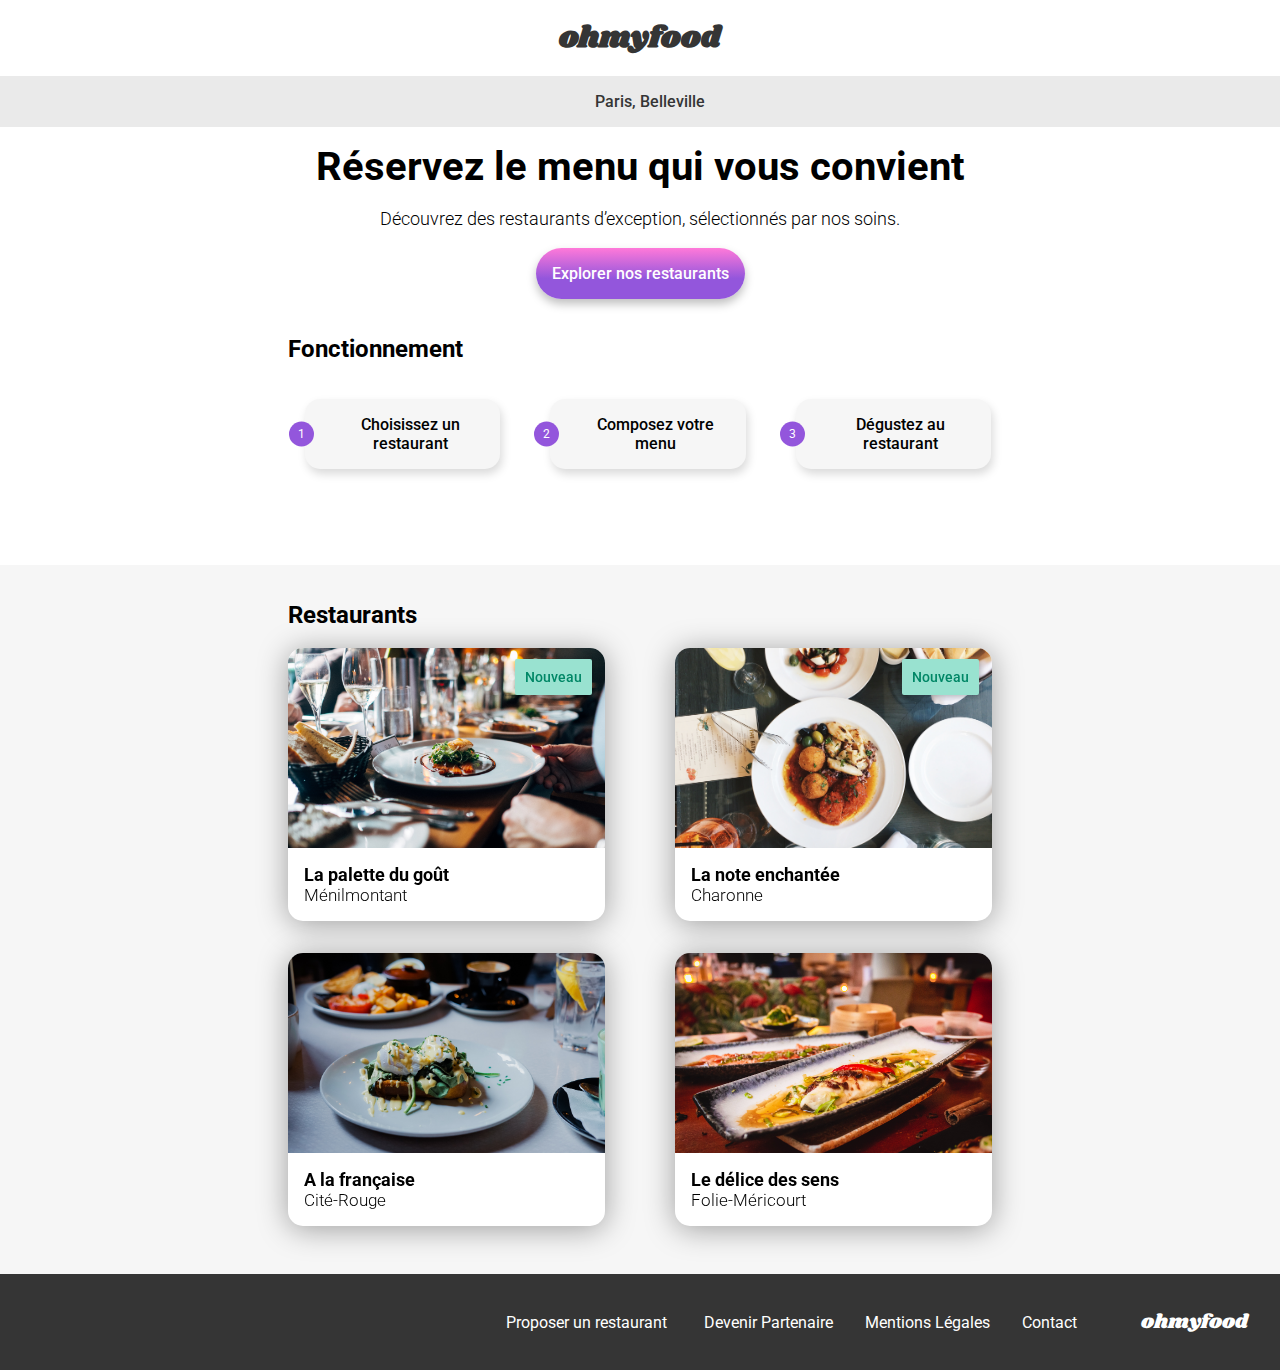
==== commit 6ba54900: "Templating: Update Contact Link in Footer" ====
--- a/index.html
+++ b/index.html
@@ -10,7 +10,7 @@
     <link rel="stylesheet" href="./assets/styles/styles.css">
     <link rel="stylesheet" href="https://cdnjs.cloudflare.com/ajax/libs/font-awesome/6.2.1/css/all.min.css"
     integrity="sha512-MV7K8+y+gLIBoVD59lQIYicR65iaqukzvf/nwasF0nqhPay5w/9lJmVM2hMDcnK1OnMGCdVK+iQrJ7lzPJQd1w=="
-    crossorigin="anonymous" referrerpolicy="no-referrer" />
+    crossorigin="anonymous" referrerpolicy="no-referrer">
     <title>Oh My Food</title>
 </head>
     <body>
@@ -43,7 +43,7 @@
                        
                     <li><a class="notice--link" href="#"><i class="fa-solid fa-mobile-screen-button"></i>Choisissez un restaurant</a></li>
                     <li><a class="notice--link" href="#"><i class="fa-solid fa-list"></i>Composez votre menu</a></li>
-                    <li><a class="notice--link" href="#"><i class="fa-solid fa-store"></i></i>Dégustez au restaurant</a></li>
+                    <li><a class="notice--link" href="#"><i class="fa-solid fa-store"></i>Dégustez au restaurant</a></li>
                     </ol>
 
                 </div>
@@ -158,7 +158,7 @@
                     <i class="fa-solid fa-handshake-angle"></i>
                     Devenir Partenaire</a>
                 <a href="#" class="footer--link">Mentions Légales</a>
-                <a href="#" class="footer--link">Contact</a>
+                <a href="mailto:contact@ohmyfood.com" class="footer--link">Contact</a>
             </nav>
             
         </footer>
--- a/assets/styles/styles.css
+++ b/assets/styles/styles.css
@@ -1,680 +1,2 @@
-/* RESETS / GENERALS */
-*,
-*::after,
-*::before {
-  box-sizing: border-box;
-}
-
-input,
-textarea,
-select,
-option,
-button {
-  font: inherit;
-}
-
-img,
-video,
-canvas,
-svg {
-  display: block;
-  max-width: 100%;
-}
-
-a {
-  color: inherit;
-  text-decoration: none;
-}
-
-.debeug {
-  --color:crimson;
-  outline: 4px dashed var(--color);
-}
-.debeug-alt {
-  --color:#FF79D9;
-  outline-style: dotted;
-  outline-width: 2px;
-  outline-color: var(--color);
-}
-
-.section_title {
-  font-weight: var(--weight-bold);
-  font-size: var(--title-font-size);
-  color: var(--black-color);
-}
-
-.hero {
-  display: flex;
-  flex-direction: column;
-  justify-content: center;
-  align-items: center;
-  padding: var(--body-padding-vm);
-}
-.hero--title {
-  margin-block: 0;
-  font-weight: var(--weight-bold);
-  font-size: var(--title-font-size);
-  text-align: center;
-}
-@media all and (min-width: 760px) {
-  .hero--title {
-    font-size: 40px;
-  }
-}
-.hero--baseline {
-  font-family: var(--body-font);
-  font-size: 1.15rem;
-  font-weight: var(--weight-light);
-  text-align: center;
-}
-.hero--link {
-  width: fit-content;
-  --element:link;
-  --radius:50px;
-  --op:.25;
-  padding: 1rem;
-  border-radius: var(--radius);
-  background: linear-gradient(var(--linear-gradient-link));
-  color: var(--white-color);
-  font-size: 1rem;
-  font-weight: var(--weight-medium);
-  box-shadow: 0 5px 10px 0 rgba(0, 0, 0, var(--op));
-  transition: var(--transition-regular);
-}
-.hero--link:hover {
-  --op:.4;
-  opacity: 0.8;
-}
-
-.notice {
-  margin-bottom: 3rem;
-  background: var(--white-color);
-}
-.notice--list {
-  margin: 0;
-  padding: 0;
-  counter-reset: item;
-  list-style-type: none;
-}
-@media all and (min-width: 760px) {
-  .notice--list {
-    display: flex;
-    justify-content: space-around;
-    align-items: center;
-  }
-}
-.notice--list > li {
-  position: relative;
-  margin-block: 1rem;
-  padding-left: var(--body-padding-vm);
-}
-@media all and (min-width: 760px) {
-  .notice--list > li {
-    width: 30%;
-  }
-}
-.notice--list > li::before {
-  --square:25px;
-  --radius:50px;
-  content: counter(item);
-  position: absolute;
-  top: 50%;
-  left: 0;
-  transform: translate(0, -50%);
-  display: flex;
-  justify-content: center;
-  align-items: center;
-  width: var(--square);
-  height: var(--square);
-  counter-increment: item;
-  background: var(--primary-color);
-  border-radius: var(--radius);
-  color: var(--white-color);
-  font-family: var(--body-font);
-  font-size: 12px;
-}
-.notice--link {
-  --op:.15;
-  display: flex;
-  justify-content: center;
-  align-items: center;
-  height: 70px;
-  padding: 1rem;
-  text-align: center;
-  font-size: 1rem;
-  font-weight: var(--weight-medium);
-  color: var(--black-color);
-  background: var(--background-color);
-  border-radius: var(--radius);
-  box-shadow: 2px 5px 10px rgba(0, 0, 0, var(--op));
-}
-.notice--link > i {
-  margin-right: 15px;
-  color: var(--grey-color-1);
-  font-size: 19px;
-  transition: var(--transition-regular);
-}
-.notice--link > i.fa-store {
-  color: var(--primary-color);
-}
-.notice--link:hover {
-  --op:.25;
-}
-.notice--link:hover i {
-  transform: scale(1.15);
-  color: var(--primary-color);
-}
-
-.card {
-  --paddingCard:1rem;
-  --card-radius:var(--radius);
-  --op:.36;
-  display: flex;
-  background-color: white;
-  border-radius: var(--card-radius);
-  overflow: hidden;
-  filter: drop-shadow(0px 3px 15px rgba(0, 0, 0, var(--op)));
-  transition: var(--transition-regular);
-  will-change: transform;
-}
-.card-row {
-  flex-direction: row;
-}
-.card-column {
-  flex-direction: column;
-}
-
-.menus {
-  padding: 0 var(--body-padding-vm);
-  background: var(--background-color);
-}
-.menus--content {
-  margin-bottom: 1rem;
-}
-@media all and (min-width: 760px) {
-  .menus--content {
-    margin-bottom: 2.25rem;
-  }
-}
-.menus--title {
-  width: fit-content;
-  margin-top: 0;
-  position: relative;
-  font-weight: 400;
-  font-size: 1rem;
-  text-transform: uppercase;
-}
-.menus--title::before {
-  content: "";
-  display: block;
-  width: 80%;
-  height: 3px;
-  position: absolute;
-  bottom: -6px;
-  left: 0;
-  background: var(--third-color);
-}
-.menus--list {
-  display: flex;
-  flex-direction: column;
-  row-gap: 1rem;
-  margin-block: 1.5rem;
-}
-.menus--item {
-  display: flex;
-  justify-content: space-between;
-  align-items: center;
-  height: 80px;
-  overflow: hidden;
-  background: var(--white-color);
-  border-radius: var(--radius);
-  box-shadow: 2px 2px 8px 1px rgba(0, 0, 0, 0.25);
-}
-.menus--item-data {
-  display: flex;
-  justify-content: space-between;
-  align-items: end;
-  width: 100%;
-  padding: 0.95rem;
-}
-.menus--item-surprise {
-  width: 0;
-  height: 100%;
-  display: flex;
-  justify-content: center;
-  align-items: center;
-  background: #99E2D0;
-  transition: var(--transition-regular);
-}
-.menus--item-surprise > i {
-  font-size: 1.5rem;
-  color: var(--white-color);
-  transition: var(--transition-regular);
-}
-.menus--item-name {
-  margin-block: 0 0.25rem;
-  font-size: 1.12rem;
-  font-weight: var(--weight-medium);
-}
-.menus--item-desc {
-  font-size: 0.94rem;
-  font-weight: var(--weight-light);
-}
-.menus--item-price {
-  font-size: 0.95rem;
-  font-weight: var(--weight-bold);
-  color: var(--grey-color-1);
-}
-.menus--item:hover {
-  cursor: pointer;
-}
-.menus--item:hover > .menus--item-surprise {
-  width: 17.5%;
-}
-.menus--link {
-  display: block;
-  width: 190px;
-  margin: 2rem auto;
-  text-align: center;
-  --element:link;
-  --radius:50px;
-  --op:.25;
-  padding: 1rem;
-  border-radius: var(--radius);
-  background: linear-gradient(var(--linear-gradient-link));
-  color: var(--white-color);
-  font-size: 1rem;
-  font-weight: var(--weight-medium);
-  box-shadow: 0 5px 10px 0 rgba(0, 0, 0, var(--op));
-  transition: var(--transition-regular);
-}
-.menus--link:hover {
-  --op:.4;
-  opacity: 0.8;
-}
-.menus--link:hover {
-  width: 230px;
-}
-@media all and (min-width: 760px) {
-  .menus {
-    padding: 0;
-  }
-}
-
-.restaurants {
-  padding: var(--body-padding-vm) 0;
-  background: var(--background-color);
-}
-.restaurants--list {
-  --gap:2rem;
-  display: flex;
-  flex-direction: column;
-  row-gap: var(--gap);
-}
-@media all and (min-width: 760px) {
-  .restaurants--list {
-    flex-flow: row wrap;
-    align-items: center;
-    justify-content: space-between;
-  }
-}
-.restaurants--card {
-  --paddingCard:1rem;
-  --card-radius:var(--radius);
-  --op:.36;
-  display: flex;
-  background-color: white;
-  border-radius: var(--card-radius);
-  overflow: hidden;
-  filter: drop-shadow(0px 3px 15px rgba(0, 0, 0, var(--op)));
-  transition: var(--transition-regular);
-  will-change: transform;
-  position: relative;
-  --card-type:restaurants;
-}
-.restaurants--card-row {
-  flex-direction: row;
-}
-.restaurants--card-column {
-  flex-direction: column;
-}
-@media all and (min-width: 760px) {
-  .restaurants--card {
-    width: 45%;
-  }
-}
-.restaurants--thumb {
-  width: 100%;
-  max-height: 230px;
-  object-fit: cover;
-}
-@media all and (min-width: 760px) {
-  .restaurants--thumb {
-    max-height: 200px;
-  }
-}
-.restaurants--status {
-  --pos:4%;
-  position: absolute;
-  right: var(--pos);
-  top: var(--pos);
-}
-.restaurants--status.new {
-  width: fit-content;
-  padding: 10px;
-  border-radius: 2px;
-  font-size: 0.85rem;
-  font-weight: var(--weight-medium);
-  background: var(--third-color);
-  color: var(--fourth-color);
-}
-.restaurants--status.none {
-  display: none;
-}
-.restaurants--content {
-  display: flex;
-  justify-content: space-between;
-  align-items: center;
-  padding: var(--paddingCard);
-}
-.restaurants--icons i {
-  transform-origin: center;
-  transform: scale(1);
-  will-change: transform;
-}
-.restaurants--icons i::before {
-  font-size: 1.25rem;
-  font-weight: 400;
-  transition: font-weight 0.06s ease-in-out;
-}
-.restaurants--icons i:hover {
-  transform: scale(1.15);
-  cursor: pointer;
-}
-.restaurants--icons i:hover::before {
-  font-weight: 800;
-  background: linear-gradient(var(--linear-gradient-heart));
-  -webkit-background-clip: text;
-  -webkit-text-fill-color: transparent;
-}
-.restaurants--name {
-  margin-block: 0;
-  font-size: 1.125rem;
-  font-weight: var(--weight-bold);
-}
-.restaurants--geoloc {
-  font-size: 1, 625rem;
-  font-weight: var(--weight-light);
-}
-
-@media all and (min-width: 760px) {
-  .notice .skeleton {
-    background: var(--color-white);
-  }
-}
-
-.food-store .hero--title {
-  --radius:35px;
-  --width-skeleton:100%;
-  display: flex;
-  align-items: center;
-  width: var(--width-skeleton);
-  margin-block: auto 0;
-  padding: 1.75rem var(--body-padding-vm) 1rem;
-  font-family: var(--title-font);
-  font-size: 1.75rem;
-  color: #101010;
-  border-radius: var(--radius) var(--radius) 0 0;
-  background: var(--background-color);
-  box-shadow: -4px -10px 12px 0px rgba(0, 0, 0, 0.22);
-}
-@media all and (min-width: 760px) {
-  .food-store .hero--title {
-    --width-skeleton:60%;
-    justify-content: center;
-    padding-top: 1.5rem;
-  }
-}
-.food-store .hero--title .skeleton {
-  background: var(--background-color);
-}
-.food-store .hero--title .restaurants--icons {
-  margin-left: auto;
-}
-.food-store .menus {
-  padding-inline: 0;
-}
-@media all and (min-width: 760px) {
-  .food-store .menus {
-    background: var(--white-color);
-  }
-}
-.food-store.palette-gout {
-  --data-page:palette-gout;
-}
-.food-store.palette-gout .hero {
-  width: 100%;
-  height: 300px;
-  padding: 0;
-  background-size: cover;
-  background-repeat: no-repeat;
-  background-position: center -50px;
-  background-image: url(../images/restaurants/menilmontant.jpg);
-}
-@media all and (min-width: 760px) {
-  .food-store.palette-gout .hero {
-    height: 400px;
-    background-position: center -500px;
-  }
-}
-.food-store.delice-sens {
-  --data-page:delice-sens;
-}
-.food-store.delice-sens .hero {
-  width: 100%;
-  height: 300px;
-  padding: 0;
-  background-size: cover;
-  background-repeat: no-repeat;
-  background-position: center -50px;
-  background-image: url(../images/restaurants/folie-mericourt.jpg);
-}
-@media all and (min-width: 760px) {
-  .food-store.delice-sens .hero {
-    height: 400px;
-    background-position: center -500px;
-  }
-}
-.food-store.note-enchantee {
-  --data-page:note-enchantee;
-}
-.food-store.note-enchantee .hero {
-  width: 100%;
-  height: 300px;
-  padding: 0;
-  background-size: cover;
-  background-repeat: no-repeat;
-  background-position: center -50px;
-  background-image: url(../images/restaurants/charonne.jpg);
-}
-@media all and (min-width: 760px) {
-  .food-store.note-enchantee .hero {
-    height: 400px;
-    background-position: center -500px;
-  }
-}
-.food-store.la-francaise {
-  --data-page:la-francaise;
-}
-.food-store.la-francaise .hero {
-  width: 100%;
-  height: 300px;
-  padding: 0;
-  background-size: cover;
-  background-repeat: no-repeat;
-  background-position: center -50px;
-  background-image: url(../images/restaurants/cite-rouge.jpg);
-}
-@media all and (min-width: 760px) {
-  .food-store.la-francaise .hero {
-    height: 400px;
-    background-position: center -500px;
-  }
-}
-
-.featured {
-  display: flex;
-  justify-content: center;
-  align-items: center;
-}
-
-.back-to-town {
-  margin-inline: var(--body-padding-vm) calc(-1 * var(--body-padding-vm));
-  transition: var(--transition-regular);
-}
-.back-to-town .fa-arrow-left {
-  font-size: 1.4rem;
-  color: var(--grey-color-1);
-}
-.back-to-town:hover {
-  animation: to-back 0.5s ease-in-out infinite alternate;
-}
-@keyframes to-back {
-  from {
-    transform: translateX(0);
-  }
-  to {
-    transform: translateX(-5px);
-  }
-}
-
-.logo {
-  margin: 0 auto;
-  padding: 1rem;
-  font-family: var(--title-font);
-  font-size: 1.875rem;
-  color: var(--grey-color-1);
-  text-align: center;
-  background: var(--white-color);
-}
-
-.geoloc {
-  --gap:20px;
-  display: flex;
-  justify-content: center;
-  align-items: center;
-  padding: var(--body-padding-vm);
-  column-gap: var(--gap);
-  font-size: 1rem;
-  font-weight: var(--weight-medium);
-  color: var(--grey-color-1);
-  background: var(--grey-color-2);
-}
-
-.footer {
-  display: flex;
-  flex-direction: column;
-  row-gap: 1rem;
-  padding: var(--body-padding-vm) 2rem;
-  background: var(--grey-color-1);
-}
-@media all and (min-width: 760px) {
-  .footer {
-    --gap:5vw;
-    flex-direction: row-reverse;
-    align-items: center;
-    column-gap: var(--gap);
-  }
-}
-.footer--title {
-  color: var(--white-color);
-  font-family: var(--title-font);
-  font-size: 1.25rem;
-  font-weight: var(--weight-medium);
-}
-.footer--nav {
-  display: flex;
-  flex-direction: column;
-  row-gap: 0.85rem;
-}
-@media all and (min-width: 760px) {
-  .footer--nav {
-    --gap:2rem;
-    flex-direction: row;
-    column-gap: var(--gap);
-  }
-}
-.footer--link {
-  color: var(--white-color);
-  font-size: 1rem;
-  font-weight: var(--weight-regular);
-}
-.footer--link > i {
-  margin-right: 5px;
-}
-
-:root {
-  --primary-color:#9356DC;
-  --secondary-color:#FF79D9;
-  --third-color:#99E2D0;
-  --fourth-color:#008766;
-  --background-color:#F6F6F6;
-  --grey-color-1:#353535;
-  --grey-color-2:#EAEAEA;
-  --debeug:crimson;
-  --black-color:#000;
-  --white-color:#fff;
-  --linear-gradient-link:to bottom, var(--secondary-color) 0%, var(--primary-color) 60%, var(--primary-color) 100%;
-  --linear-gradient-heart:to top, var(--secondary-color) 0%, var(--primary-color) 60%, var(--primary-color) 100%;
-  --body-font:Roboto,sans-serif;
-  --body-font-size:1rem;
-  --title-font:Shrikhand,serif;
-  --title-font-size:1.5rem;
-  --baseline-font:Roboto,sans-serif;
-  --weight-light:300;
-  --weight-regular:400;
-  --weight-medium:500;
-  --weight-bold:700;
-  --radius:15px;
-  --border:1px solid var(--primary-color);
-  --transition-regular:all 0.3s ease-in-out;
-  --width-skeleton-vm:100%;
-  --body-padding-vm:1rem;
-  --width-skeleton-tab:unset;
-  --body-padding-tab:1.35rem;
-  --width-skeleton-desk:60%;
-  --body-padding-desk:2rem;
-  --testing:#FF00FF;
-}
-
-body {
-  --layout:"Mobile";
-  --width-skeleton:100%;
-  --padding:0;
-  margin: 0;
-  padding: var(--padding);
-  font-family: var(--body-font);
-  font-weight: 400;
-  font-size: 1rem;
-  background: var(--white-color);
-}
-@media all and (min-width: 760px) {
-  body {
-    --width-skeleton:60%;
-  }
-}
-
-.skeleton {
-  width: var(--width-skeleton);
-  padding: 0 var(--body-padding-vm);
-}
-@media all and (min-width: 760px) {
-  .skeleton {
-    display: block;
-    margin: 0 auto;
-    padding: 0 var(--body-padding-desk) var(--body-padding-desk);
-    background: var(--background-color);
-  }
-}
-
-/*# sourceMappingURL=styles.css.map */
+*,*::after,*::before{box-sizing:border-box}input,textarea,select,option,button{font:inherit}img,video,canvas,svg{display:block;max-width:100%}a{color:inherit;text-decoration:none}.debeug{--color:crimson;outline:4px dashed var(--color)}.debeug-alt{--color:#FF79D9;outline-style:dotted;outline-width:2px;outline-color:var(--color)}.section_title{font-weight:var(--weight-bold);font-size:var(--title-font-size);color:var(--black-color)}.hero{display:flex;flex-direction:column;justify-content:center;align-items:center;padding-block:2rem}.hero--title{margin-block:0;font-weight:var(--weight-bold);font-size:var(--title-font-size);text-align:center}@media all and (min-width: 760px){.hero--title{font-size:40px}}.hero--baseline{font-family:var(--body-font);font-size:1.15rem;font-weight:var(--weight-light);text-align:center}.hero--link{width:fit-content;--element:link;--radius:50px;--op:.25;padding:1rem;border-radius:var(--radius);background:linear-gradient(var(--linear-gradient-link));color:var(--white-color);font-size:1rem;font-weight:var(--weight-medium);box-shadow:0 4px 10px 0 rgba(0, 0, 0, var(--op));transition:var(--transition-regular)}.hero--link:hover{--op:.45;opacity:.75}.notice{margin-bottom:2rem;background:var(--white-color)}.notice--list{margin:0;padding:0;counter-reset:item;list-style-type:none}@media all and (min-width: 760px){.notice--list{--gap:2rem;display:flex;align-items:center;column-gap:var(--gap)}}.notice--list>li{position:relative;margin-block:1rem;padding-left:var(--body-padding-vm)}@media all and (min-width: 760px){.notice--list>li{width:30%}}.notice--list>li::before{--square:25px;--radius:50px;content:counter(item);position:absolute;top:50%;left:0;transform:translate(0, -50%);display:flex;justify-content:center;align-items:center;width:var(--square);height:var(--square);counter-increment:item;background:var(--primary-color);border-radius:var(--radius);color:var(--white-color);font-family:var(--body-font);font-size:12px}.notice--link{--op:.15;display:flex;justify-content:center;align-items:center;height:70px;padding:1rem;text-align:center;font-size:1rem;font-weight:var(--weight-medium);color:var(--black-color);background:var(--background-color);border-radius:var(--radius);box-shadow:2px 5px 10px rgba(0, 0, 0, var(--op))}.notice--link>i{margin-right:15px;color:var(--grey-color-1);font-size:19px;transition:var(--transition-regular)}.notice--link>i.fa-store{color:var(--primary-color)}.notice--link:hover{--op:.25}.notice--link:hover i{transform:scale(1.15);color:var(--primary-color)}.card{--paddingCard:1rem;--card-radius:var(--radius);--op:.15;display:flex;background-color:var(--white-color);border-radius:var(--card-radius);overflow:hidden;filter:drop-shadow(2px 2px 6px rgba(0, 0, 0, var(--op)));transition:var(--transition-regular);will-change:transform}.card-row{flex-direction:row}.card-column{flex-direction:column}.menus{padding:0 var(--body-padding-vm);background:var(--background-color)}.menus--content{margin-bottom:1rem}@media all and (min-width: 760px){.menus--content{margin-bottom:2.25rem}}.menus--title{width:fit-content;margin-top:0;position:relative;font-weight:400;font-size:1rem;text-transform:uppercase}.menus--title::before{content:"";display:block;width:80%;height:3px;position:absolute;bottom:-6px;left:0;background:var(--third-color)}.menus--list{display:flex;flex-direction:column;row-gap:1rem;margin-block:1.5rem}.menus--item{display:flex;justify-content:space-between;align-items:center;height:80px;overflow:hidden;background:var(--white-color);border-radius:var(--radius);box-shadow:2px 2px 8px 1px rgba(0,0,0,.25)}.menus--item-data{display:flex;justify-content:space-between;align-items:end;width:100%;padding:.95rem}.menus--item-surprise{width:0;height:100%;display:flex;justify-content:center;align-items:center;background:#99e2d0;transition:var(--transition-regular)}.menus--item-surprise>i{font-size:1.5rem;color:var(--white-color);transition:var(--transition-regular)}.menus--item-name{margin-block:0 .25rem;font-size:1.125rem;font-weight:var(--weight-medium)}.menus--item-desc{font-size:.94rem;font-weight:var(--weight-light)}.menus--item-price{font-size:.94rem;font-weight:var(--weight-bold);color:var(--grey-color-1)}.menus--item:hover{cursor:pointer}.menus--item:hover>.menus--item-surprise{width:80px}.menus--link{display:block;width:190px;margin:2rem auto;text-align:center;--element:link;--radius:50px;--op:.25;padding:1rem;border-radius:var(--radius);background:linear-gradient(var(--linear-gradient-link));color:var(--white-color);font-size:1rem;font-weight:var(--weight-medium);box-shadow:0 4px 10px 0 rgba(0, 0, 0, var(--op));transition:var(--transition-regular);transition:var(--transition-regular)}.menus--link:hover{--op:.45;opacity:.75}.menus--link:hover{width:215px}@media all and (min-width: 760px){.menus{padding:0}}.restaurants{padding:var(--body-padding-vm) 0;background:var(--background-color)}.restaurants--list{--gap:2rem;display:flex;flex-direction:column;row-gap:var(--gap)}@media all and (min-width: 760px){.restaurants--list{flex-flow:row wrap;align-items:center;justify-content:space-between}}.restaurants--card{--paddingCard:1rem;--card-radius:var(--radius);--op:.15;display:flex;background-color:var(--white-color);border-radius:var(--card-radius);overflow:hidden;filter:drop-shadow(2px 2px 6px rgba(0, 0, 0, var(--op)));transition:var(--transition-regular);will-change:transform;position:relative;--card-type:restaurants}.restaurants--card-row{flex-direction:row}.restaurants--card-column{flex-direction:column}@media all and (min-width: 760px){.restaurants--card{--paddingCard:.75rem;width:clamp(400px,490px,50%)}}.restaurants--thumb{width:100%;max-height:230px;object-fit:cover}@media all and (min-width: 760px){.restaurants--thumb{max-height:200px}}.restaurants--status{--pos:4%;position:absolute;right:var(--pos);top:var(--pos)}.restaurants--status.new{--op:.22;width:fit-content;padding:8px 12px;border-radius:2px;font-size:.85rem;font-weight:var(--weight-medium);background:var(--third-color);color:var(--fourth-color);box-shadow:2px 2px 5px rgba(0, 0, 0, var(--op))}.restaurants--status.none{display:none}.restaurants--content{display:flex;justify-content:space-between;align-items:center;padding:var(--paddingCard)}.restaurants--icons i{transform-origin:center;transform:scale(1);will-change:transform}.restaurants--icons i::before{font-size:1.25rem;font-weight:400;transition:font-weight .06s ease-in-out}.restaurants--icons i:hover{transform:scale(1.15);cursor:pointer}.restaurants--icons i:hover::before{font-weight:800;background:linear-gradient(var(--linear-gradient-heart));-webkit-background-clip:text;-webkit-text-fill-color:transparent}.restaurants--name{margin-block:0;font-size:1.125rem;font-weight:var(--weight-bold)}.restaurants--geoloc{padding-block:8px;font-size:1.059rem;font-weight:var(--weight-light)}@media all and (min-width: 760px){.notice .skeleton{background:var(--color-white)}}.food-store .hero--title{--radius:35px;--width-skeleton:100%;display:flex;align-items:center;width:var(--width-skeleton);margin-block:auto 0;padding:1.75rem var(--body-padding-vm) 1rem;font-family:var(--title-font);font-size:1.75rem;color:#101010;border-radius:var(--radius) var(--radius) 0 0;background:var(--background-color);box-shadow:-4px -10px 12px 0px rgba(0,0,0,.22)}@media all and (min-width: 760px){.food-store .hero--title{--width-skeleton:1115px;justify-content:center;padding-top:1.5rem}}.food-store .hero--title .skeleton{background:var(--background-color)}.food-store .hero--title .restaurants--icons{margin-left:auto}@media all and (min-width: 760px){.food-store .hero--title .restaurants--icons{margin-left:2rem}}.food-store .menus{padding-inline:0}@media all and (min-width: 760px){.food-store .menus{background:var(--white-color)}}.food-store.palette-gout{--data-page:palette-gout}.food-store.palette-gout .hero{width:100%;height:300px;padding:0;background-size:cover;background-repeat:no-repeat;background-position:center -50px;background-image:url(../images/restaurants/menilmontant.jpg)}@media all and (min-width: 760px){.food-store.palette-gout .hero{height:400px;background-position:center -500px}}.food-store.delice-sens{--data-page:delice-sens}.food-store.delice-sens .hero{width:100%;height:300px;padding:0;background-size:cover;background-repeat:no-repeat;background-position:center -50px;background-image:url(../images/restaurants/folie-mericourt.jpg)}@media all and (min-width: 760px){.food-store.delice-sens .hero{height:400px;background-position:center -500px}}.food-store.note-enchantee{--data-page:note-enchantee}.food-store.note-enchantee .hero{width:100%;height:300px;padding:0;background-size:cover;background-repeat:no-repeat;background-position:center -50px;background-image:url(../images/restaurants/charonne.jpg)}@media all and (min-width: 760px){.food-store.note-enchantee .hero{height:400px;background-position:center -500px}}.food-store.la-francaise{--data-page:la-francaise}.food-store.la-francaise .hero{width:100%;height:300px;padding:0;background-size:cover;background-repeat:no-repeat;background-position:center -50px;background-image:url(../images/restaurants/cite-rouge.jpg)}@media all and (min-width: 760px){.food-store.la-francaise .hero{height:400px;background-position:center -500px}}.featured{display:flex;justify-content:center;align-items:center}.back-to-town{margin-inline:var(--body-padding-vm) calc(-1*var(--body-padding-vm));transition:var(--transition-regular)}.back-to-town .fa-arrow-left{font-size:1.4rem;color:var(--grey-color-1)}.back-to-town:hover{animation:to-back .5s ease-in-out infinite alternate}@keyframes to-back{from{transform:translateX(0)}to{transform:translateX(-5px)}}.logo{margin:0 auto;padding:1rem;font-family:var(--title-font);font-size:1.875rem;color:var(--grey-color-1);text-align:center;background:var(--white-color)}.geoloc{--gap:20px;display:flex;justify-content:center;align-items:center;padding:var(--body-padding-vm);column-gap:var(--gap);font-size:1.15rem;font-weight:var(--weight-medium);color:var(--grey-color-1);background:var(--grey-color-2)}.footer{display:flex;flex-direction:column;row-gap:1rem;padding:var(--body-padding-vm) 2rem;background:var(--grey-color-1)}@media all and (min-width: 760px){.footer{--gap:5vw;flex-direction:row-reverse;align-items:center;column-gap:var(--gap)}}.footer--title{color:var(--white-color);font-family:var(--title-font);font-size:1.25rem;font-weight:var(--weight-medium)}.footer--nav{display:flex;flex-direction:column;row-gap:.85rem}@media all and (min-width: 760px){.footer--nav{--gap:2rem;flex-direction:row;column-gap:var(--gap)}}.footer--link{color:var(--white-color);font-size:1rem;font-weight:var(--weight-regular)}.footer--link>i{margin-right:5px}:root{--primary-color:#9356DC;--secondary-color:#FF79D9;--third-color:#99E2D0;--fourth-color:#008766;--background-color:#F6F6F6;--grey-color-1:#353535;--grey-color-2:#EAEAEA;--debeug:crimson;--black-color:#000;--white-color:#fff;--linear-gradient-link:to bottom, var(--secondary-color) 0%, var(--primary-color) 60%, var(--primary-color) 100%;--linear-gradient-heart:to top, var(--secondary-color) 0%, var(--primary-color) 60%, var(--primary-color) 100%;--body-font:Roboto,sans-serif;--body-font-size:1rem;--title-font:Shrikhand,serif;--title-font-size:1.5rem;--baseline-font:Roboto,sans-serif;--weight-light:300;--weight-regular:400;--weight-medium:500;--weight-bold:700;--radius:15px;--border:1px solid var(--primary-color);--transition-regular:all 0.3s ease-in-out;--width-skeleton-vm:100%;--body-padding-vm:1rem;--width-skeleton-tab:unset;--body-padding-tab:1.35rem;--width-skeleton-desk:1115px;--body-padding-desk:2rem;--testing:#FF00FF}body{--layout:"Mobile";--width-skeleton:100%;--padding:0;margin:0;padding:var(--padding);font-family:var(--body-font);font-weight:400;font-size:1rem;background:var(--white-color)}@media all and (min-width: 760px){body{--width-skeleton:1115px}}.skeleton{width:var(--width-skeleton);padding:0 var(--body-padding-vm)}@media all and (min-width: 760px){.skeleton{display:block;margin:0 auto;padding:0 var(--body-padding-desk) var(--body-padding-desk);background:var(--background-color)}}/*# sourceMappingURL=styles.css.map */
+*,*::after,*::before{box-sizing:border-box}input,textarea,select,option,button{font:inherit}img,video,canvas,svg{display:block;max-width:100%}a{color:inherit;text-decoration:none}.debeug{--color:crimson;outline:4px dashed var(--color)}.debeug-alt{--color:#FF79D9;outline-style:dotted;outline-width:2px;outline-color:var(--color)}.section_title{font-weight:var(--weight-bold);font-size:var(--title-font-size);color:var(--black-color)}.hero{display:flex;flex-direction:column;justify-content:center;align-items:center;padding:var(--body-padding-vm)}.hero--title{margin-block:0;font-weight:var(--weight-bold);font-size:var(--title-font-size);text-align:center}@media all and (min-width: 760px){.hero--title{font-size:40px}}.hero--baseline{font-family:var(--body-font);font-size:1.15rem;font-weight:var(--weight-light);text-align:center}.hero--link{width:fit-content;--element:link;--radius:50px;--op:.25;padding:1rem;border-radius:var(--radius);background:linear-gradient(var(--linear-gradient-link));color:var(--white-color);font-size:1rem;font-weight:var(--weight-medium);box-shadow:0 5px 10px 0 rgba(0, 0, 0, var(--op));transition:var(--transition-regular)}.hero--link:hover{--op:.4;opacity:.8}.notice{margin-bottom:3rem;background:var(--white-color)}.notice--list{margin:0;padding:0;counter-reset:item;list-style-type:none}@media all and (min-width: 760px){.notice--list{display:flex;justify-content:space-around;align-items:center}}.notice--list>li{position:relative;margin-block:1rem;padding-left:var(--body-padding-vm)}@media all and (min-width: 760px){.notice--list>li{width:30%}}.notice--list>li::before{--square:25px;--radius:50px;content:counter(item);position:absolute;top:50%;left:0;transform:translate(0, -50%);display:flex;justify-content:center;align-items:center;width:var(--square);height:var(--square);counter-increment:item;background:var(--primary-color);border-radius:var(--radius);color:var(--white-color);font-family:var(--body-font);font-size:12px}.notice--link{--op:.15;display:flex;justify-content:center;align-items:center;height:70px;padding:1rem;text-align:center;font-size:1rem;font-weight:var(--weight-medium);color:var(--black-color);background:var(--background-color);border-radius:var(--radius);box-shadow:2px 5px 10px rgba(0, 0, 0, var(--op))}.notice--link>i{margin-right:15px;color:var(--grey-color-1);font-size:19px;transition:var(--transition-regular)}.notice--link>i.fa-store{color:var(--primary-color)}.notice--link:hover{--op:.25}.notice--link:hover i{transform:scale(1.15);color:var(--primary-color)}.card{--paddingCard:1rem;--card-radius:var(--radius);--op:.36;display:flex;background-color:#fff;border-radius:var(--card-radius);overflow:hidden;filter:drop-shadow(0px 3px 15px rgba(0, 0, 0, var(--op)));transition:var(--transition-regular);will-change:transform}.card-row{flex-direction:row}.card-column{flex-direction:column}.menus{padding:0 var(--body-padding-vm);background:var(--background-color)}.menus--content{margin-bottom:1rem}@media all and (min-width: 760px){.menus--content{margin-bottom:2.25rem}}.menus--title{width:fit-content;margin-top:0;position:relative;font-weight:400;font-size:1rem;text-transform:uppercase}.menus--title::before{content:"";display:block;width:80%;height:3px;position:absolute;bottom:-6px;left:0;background:var(--third-color)}.menus--list{display:flex;flex-direction:column;row-gap:1rem;margin-block:1.5rem}.menus--item{display:flex;justify-content:space-between;align-items:center;height:80px;overflow:hidden;background:var(--white-color);border-radius:var(--radius);box-shadow:2px 2px 8px 1px rgba(0,0,0,.25)}.menus--item-data{display:flex;justify-content:space-between;align-items:end;width:100%;padding:.95rem}.menus--item-surprise{width:0;height:100%;display:flex;justify-content:center;align-items:center;background:#99e2d0;transition:var(--transition-regular)}.menus--item-surprise>i{font-size:1.5rem;color:var(--white-color);transition:var(--transition-regular)}.menus--item-name{margin-block:0 .25rem;font-size:1.12rem;font-weight:var(--weight-medium)}.menus--item-desc{font-size:.94rem;font-weight:var(--weight-light)}.menus--item-price{font-size:.95rem;font-weight:var(--weight-bold);color:var(--grey-color-1)}.menus--item:hover{cursor:pointer}.menus--item:hover>.menus--item-surprise{width:17.5%}.menus--link{display:block;width:190px;margin:2rem auto;text-align:center;--element:link;--radius:50px;--op:.25;padding:1rem;border-radius:var(--radius);background:linear-gradient(var(--linear-gradient-link));color:var(--white-color);font-size:1rem;font-weight:var(--weight-medium);box-shadow:0 5px 10px 0 rgba(0, 0, 0, var(--op));transition:var(--transition-regular)}.menus--link:hover{--op:.4;opacity:.8}.menus--link:hover{width:230px}@media all and (min-width: 760px){.menus{padding:0}}.restaurants{padding:var(--body-padding-vm) 0;background:var(--background-color)}.restaurants--list{--gap:2rem;display:flex;flex-direction:column;row-gap:var(--gap)}@media all and (min-width: 760px){.restaurants--list{flex-flow:row wrap;align-items:center;justify-content:space-between}}.restaurants--card{--paddingCard:1rem;--card-radius:var(--radius);--op:.36;display:flex;background-color:#fff;border-radius:var(--card-radius);overflow:hidden;filter:drop-shadow(0px 3px 15px rgba(0, 0, 0, var(--op)));transition:var(--transition-regular);will-change:transform;position:relative;--card-type:restaurants}.restaurants--card-row{flex-direction:row}.restaurants--card-column{flex-direction:column}@media all and (min-width: 760px){.restaurants--card{width:45%}}.restaurants--thumb{width:100%;max-height:230px;object-fit:cover}@media all and (min-width: 760px){.restaurants--thumb{max-height:200px}}.restaurants--status{--pos:4%;position:absolute;right:var(--pos);top:var(--pos)}.restaurants--status.new{width:fit-content;padding:10px;border-radius:2px;font-size:.85rem;font-weight:var(--weight-medium);background:var(--third-color);color:var(--fourth-color)}.restaurants--status.none{display:none}.restaurants--content{display:flex;justify-content:space-between;align-items:center;padding:var(--paddingCard)}.restaurants--icons i{transform-origin:center;transform:scale(1);will-change:transform}.restaurants--icons i::before{font-size:1.25rem;font-weight:400;transition:font-weight .06s ease-in-out}.restaurants--icons i:hover{transform:scale(1.15);cursor:pointer}.restaurants--icons i:hover::before{font-weight:800;background:linear-gradient(var(--linear-gradient-heart));-webkit-background-clip:text;-webkit-text-fill-color:transparent}.restaurants--name{margin-block:0;font-size:1.125rem;font-weight:var(--weight-bold)}.restaurants--geoloc{font-size:1,625rem;font-weight:var(--weight-light)}@media all and (min-width: 760px){.notice .skeleton{background:var(--color-white)}}.food-store .hero--title{--radius:35px;--width-skeleton:100%;display:flex;align-items:center;width:var(--width-skeleton);margin-block:auto 0;padding:1.75rem var(--body-padding-vm) 1rem;font-family:var(--title-font);font-size:1.75rem;color:#101010;border-radius:var(--radius) var(--radius) 0 0;background:var(--background-color);box-shadow:-4px -10px 12px 0px rgba(0,0,0,.22)}@media all and (min-width: 760px){.food-store .hero--title{--width-skeleton:60%;justify-content:center;padding-top:1.5rem}}.food-store .hero--title .skeleton{background:var(--background-color)}.food-store .hero--title .restaurants--icons{margin-left:auto}.food-store .menus{padding-inline:0}@media all and (min-width: 760px){.food-store .menus{background:var(--white-color)}}.food-store.palette-gout{--data-page:palette-gout}.food-store.palette-gout .hero{width:100%;height:300px;padding:0;background-size:cover;background-repeat:no-repeat;background-position:center -50px;background-image:url(../images/restaurants/menilmontant.jpg)}@media all and (min-width: 760px){.food-store.palette-gout .hero{height:400px;background-position:center -500px}}.food-store.delice-sens{--data-page:delice-sens}.food-store.delice-sens .hero{width:100%;height:300px;padding:0;background-size:cover;background-repeat:no-repeat;background-position:center -50px;background-image:url(../images/restaurants/folie-mericourt.jpg)}@media all and (min-width: 760px){.food-store.delice-sens .hero{height:400px;background-position:center -500px}}.food-store.note-enchantee{--data-page:note-enchantee}.food-store.note-enchantee .hero{width:100%;height:300px;padding:0;background-size:cover;background-repeat:no-repeat;background-position:center -50px;background-image:url(../images/restaurants/charonne.jpg)}@media all and (min-width: 760px){.food-store.note-enchantee .hero{height:400px;background-position:center -500px}}.food-store.la-francaise{--data-page:la-francaise}.food-store.la-francaise .hero{width:100%;height:300px;padding:0;background-size:cover;background-repeat:no-repeat;background-position:center -50px;background-image:url(../images/restaurants/cite-rouge.jpg)}@media all and (min-width: 760px){.food-store.la-francaise .hero{height:400px;background-position:center -500px}}.featured{display:flex;justify-content:center;align-items:center}.back-to-town{margin-inline:var(--body-padding-vm) calc(-1*var(--body-padding-vm));transition:var(--transition-regular)}.back-to-town .fa-arrow-left{font-size:1.4rem;color:var(--grey-color-1)}.back-to-town:hover{animation:to-back .5s ease-in-out infinite alternate}@keyframes to-back{from{transform:translateX(0)}to{transform:translateX(-5px)}}.logo{margin:0 auto;padding:1rem;font-family:var(--title-font);font-size:1.875rem;color:var(--grey-color-1);text-align:center;background:var(--white-color)}.geoloc{--gap:20px;display:flex;justify-content:center;align-items:center;padding:var(--body-padding-vm);column-gap:var(--gap);font-size:1rem;font-weight:var(--weight-medium);color:var(--grey-color-1);background:var(--grey-color-2)}.footer{display:flex;flex-direction:column;row-gap:1rem;padding:var(--body-padding-vm) 2rem;background:var(--grey-color-1)}@media all and (min-width: 760px){.footer{--gap:5vw;flex-direction:row-reverse;align-items:center;column-gap:var(--gap)}}.footer--title{color:var(--white-color);font-family:var(--title-font);font-size:1.25rem;font-weight:var(--weight-medium)}.footer--nav{display:flex;flex-direction:column;row-gap:.85rem}@media all and (min-width: 760px){.footer--nav{--gap:2rem;flex-direction:row;column-gap:var(--gap)}}.footer--link{color:var(--white-color);font-size:1rem;font-weight:var(--weight-regular)}.footer--link>i{margin-right:5px}:root{--primary-color:#9356DC;--secondary-color:#FF79D9;--third-color:#99E2D0;--fourth-color:#008766;--background-color:#F6F6F6;--grey-color-1:#353535;--grey-color-2:#EAEAEA;--debeug:crimson;--black-color:#000;--white-color:#fff;--linear-gradient-link:to bottom, var(--secondary-color) 0%, var(--primary-color) 60%, var(--primary-color) 100%;--linear-gradient-heart:to top, var(--secondary-color) 0%, var(--primary-color) 60%, var(--primary-color) 100%;--body-font:Roboto,sans-serif;--body-font-size:1rem;--title-font:Shrikhand,serif;--title-font-size:1.5rem;--baseline-font:Roboto,sans-serif;--weight-light:300;--weight-regular:400;--weight-medium:500;--weight-bold:700;--radius:15px;--border:1px solid var(--primary-color);--transition-regular:all 0.3s ease-in-out;--width-skeleton-vm:100%;--body-padding-vm:1rem;--width-skeleton-tab:unset;--body-padding-tab:1.35rem;--width-skeleton-desk:60%;--body-padding-desk:2rem;--testing:#FF00FF}body{--layout:"Mobile";--width-skeleton:100%;--padding:0;margin:0;padding:var(--padding);font-family:var(--body-font);font-weight:400;font-size:1rem;background:var(--white-color)}@media all and (min-width: 760px){body{--width-skeleton:60%}}.skeleton{width:var(--width-skeleton);padding:0 var(--body-padding-vm)}@media all and (min-width: 760px){.skeleton{display:block;margin:0 auto;padding:0 var(--body-padding-desk) var(--body-padding-desk);background:var(--background-color)}}/*# sourceMappingURL=styles.css.map */
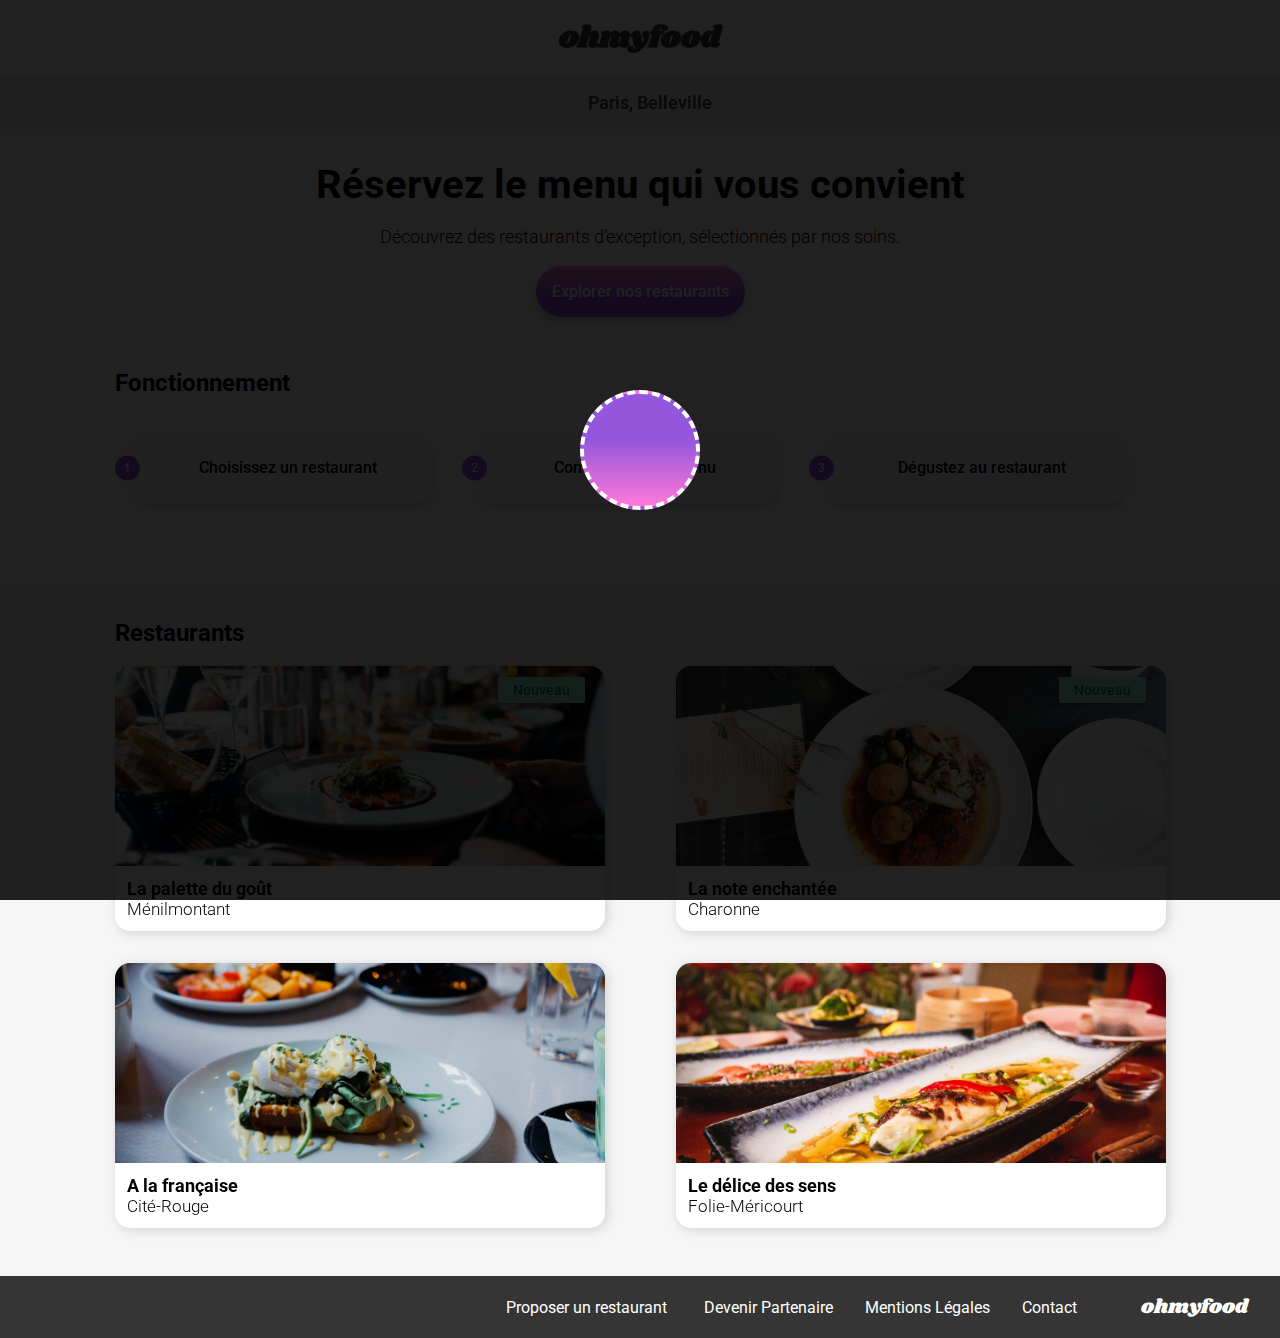
==== commit 9730ee4d: "CSS: loader animation on Index page" ====
--- a/index.html
+++ b/index.html
@@ -162,6 +162,10 @@
             </nav>
             
         </footer>
+
+       <custom-loader id="loader">
+            <div class="square"></div>
+       </custom-loader>
         
     </body>
 </html>--- a/assets/styles/styles.css
+++ b/assets/styles/styles.css
@@ -1,2 +1 @@
-*,*::after,*::before{box-sizing:border-box}input,textarea,select,option,button{font:inherit}img,video,canvas,svg{display:block;max-width:100%}a{color:inherit;text-decoration:none}.debeug{--color:crimson;outline:4px dashed var(--color)}.debeug-alt{--color:#FF79D9;outline-style:dotted;outline-width:2px;outline-color:var(--color)}.section_title{font-weight:var(--weight-bold);font-size:var(--title-font-size);color:var(--black-color)}.hero{display:flex;flex-direction:column;justify-content:center;align-items:center;padding-block:2rem}.hero--title{margin-block:0;font-weight:var(--weight-bold);font-size:var(--title-font-size);text-align:center}@media all and (min-width: 760px){.hero--title{font-size:40px}}.hero--baseline{font-family:var(--body-font);font-size:1.15rem;font-weight:var(--weight-light);text-align:center}.hero--link{width:fit-content;--element:link;--radius:50px;--op:.25;padding:1rem;border-radius:var(--radius);background:linear-gradient(var(--linear-gradient-link));color:var(--white-color);font-size:1rem;font-weight:var(--weight-medium);box-shadow:0 4px 10px 0 rgba(0, 0, 0, var(--op));transition:var(--transition-regular)}.hero--link:hover{--op:.45;opacity:.75}.notice{margin-bottom:2rem;background:var(--white-color)}.notice--list{margin:0;padding:0;counter-reset:item;list-style-type:none}@media all and (min-width: 760px){.notice--list{--gap:2rem;display:flex;align-items:center;column-gap:var(--gap)}}.notice--list>li{position:relative;margin-block:1rem;padding-left:var(--body-padding-vm)}@media all and (min-width: 760px){.notice--list>li{width:30%}}.notice--list>li::before{--square:25px;--radius:50px;content:counter(item);position:absolute;top:50%;left:0;transform:translate(0, -50%);display:flex;justify-content:center;align-items:center;width:var(--square);height:var(--square);counter-increment:item;background:var(--primary-color);border-radius:var(--radius);color:var(--white-color);font-family:var(--body-font);font-size:12px}.notice--link{--op:.15;display:flex;justify-content:center;align-items:center;height:70px;padding:1rem;text-align:center;font-size:1rem;font-weight:var(--weight-medium);color:var(--black-color);background:var(--background-color);border-radius:var(--radius);box-shadow:2px 5px 10px rgba(0, 0, 0, var(--op))}.notice--link>i{margin-right:15px;color:var(--grey-color-1);font-size:19px;transition:var(--transition-regular)}.notice--link>i.fa-store{color:var(--primary-color)}.notice--link:hover{--op:.25}.notice--link:hover i{transform:scale(1.15);color:var(--primary-color)}.card{--paddingCard:1rem;--card-radius:var(--radius);--op:.15;display:flex;background-color:var(--white-color);border-radius:var(--card-radius);overflow:hidden;filter:drop-shadow(2px 2px 6px rgba(0, 0, 0, var(--op)));transition:var(--transition-regular);will-change:transform}.card-row{flex-direction:row}.card-column{flex-direction:column}.menus{padding:0 var(--body-padding-vm);background:var(--background-color)}.menus--content{margin-bottom:1rem}@media all and (min-width: 760px){.menus--content{margin-bottom:2.25rem}}.menus--title{width:fit-content;margin-top:0;position:relative;font-weight:400;font-size:1rem;text-transform:uppercase}.menus--title::before{content:"";display:block;width:80%;height:3px;position:absolute;bottom:-6px;left:0;background:var(--third-color)}.menus--list{display:flex;flex-direction:column;row-gap:1rem;margin-block:1.5rem}.menus--item{display:flex;justify-content:space-between;align-items:center;height:80px;overflow:hidden;background:var(--white-color);border-radius:var(--radius);box-shadow:2px 2px 8px 1px rgba(0,0,0,.25)}.menus--item-data{display:flex;justify-content:space-between;align-items:end;width:100%;padding:.95rem}.menus--item-surprise{width:0;height:100%;display:flex;justify-content:center;align-items:center;background:#99e2d0;transition:var(--transition-regular)}.menus--item-surprise>i{font-size:1.5rem;color:var(--white-color);transition:var(--transition-regular)}.menus--item-name{margin-block:0 .25rem;font-size:1.125rem;font-weight:var(--weight-medium)}.menus--item-desc{font-size:.94rem;font-weight:var(--weight-light)}.menus--item-price{font-size:.94rem;font-weight:var(--weight-bold);color:var(--grey-color-1)}.menus--item:hover{cursor:pointer}.menus--item:hover>.menus--item-surprise{width:80px}.menus--link{display:block;width:190px;margin:2rem auto;text-align:center;--element:link;--radius:50px;--op:.25;padding:1rem;border-radius:var(--radius);background:linear-gradient(var(--linear-gradient-link));color:var(--white-color);font-size:1rem;font-weight:var(--weight-medium);box-shadow:0 4px 10px 0 rgba(0, 0, 0, var(--op));transition:var(--transition-regular);transition:var(--transition-regular)}.menus--link:hover{--op:.45;opacity:.75}.menus--link:hover{width:215px}@media all and (min-width: 760px){.menus{padding:0}}.restaurants{padding:var(--body-padding-vm) 0;background:var(--background-color)}.restaurants--list{--gap:2rem;display:flex;flex-direction:column;row-gap:var(--gap)}@media all and (min-width: 760px){.restaurants--list{flex-flow:row wrap;align-items:center;justify-content:space-between}}.restaurants--card{--paddingCard:1rem;--card-radius:var(--radius);--op:.15;display:flex;background-color:var(--white-color);border-radius:var(--card-radius);overflow:hidden;filter:drop-shadow(2px 2px 6px rgba(0, 0, 0, var(--op)));transition:var(--transition-regular);will-change:transform;position:relative;--card-type:restaurants}.restaurants--card-row{flex-direction:row}.restaurants--card-column{flex-direction:column}@media all and (min-width: 760px){.restaurants--card{--paddingCard:.75rem;width:clamp(400px,490px,50%)}}.restaurants--thumb{width:100%;max-height:230px;object-fit:cover}@media all and (min-width: 760px){.restaurants--thumb{max-height:200px}}.restaurants--status{--pos:4%;position:absolute;right:var(--pos);top:var(--pos)}.restaurants--status.new{--op:.22;width:fit-content;padding:8px 12px;border-radius:2px;font-size:.85rem;font-weight:var(--weight-medium);background:var(--third-color);color:var(--fourth-color);box-shadow:2px 2px 5px rgba(0, 0, 0, var(--op))}.restaurants--status.none{display:none}.restaurants--content{display:flex;justify-content:space-between;align-items:center;padding:var(--paddingCard)}.restaurants--icons i{transform-origin:center;transform:scale(1);will-change:transform}.restaurants--icons i::before{font-size:1.25rem;font-weight:400;transition:font-weight .06s ease-in-out}.restaurants--icons i:hover{transform:scale(1.15);cursor:pointer}.restaurants--icons i:hover::before{font-weight:800;background:linear-gradient(var(--linear-gradient-heart));-webkit-background-clip:text;-webkit-text-fill-color:transparent}.restaurants--name{margin-block:0;font-size:1.125rem;font-weight:var(--weight-bold)}.restaurants--geoloc{padding-block:8px;font-size:1.059rem;font-weight:var(--weight-light)}@media all and (min-width: 760px){.notice .skeleton{background:var(--color-white)}}.food-store .hero--title{--radius:35px;--width-skeleton:100%;display:flex;align-items:center;width:var(--width-skeleton);margin-block:auto 0;padding:1.75rem var(--body-padding-vm) 1rem;font-family:var(--title-font);font-size:1.75rem;color:#101010;border-radius:var(--radius) var(--radius) 0 0;background:var(--background-color);box-shadow:-4px -10px 12px 0px rgba(0,0,0,.22)}@media all and (min-width: 760px){.food-store .hero--title{--width-skeleton:1115px;justify-content:center;padding-top:1.5rem}}.food-store .hero--title .skeleton{background:var(--background-color)}.food-store .hero--title .restaurants--icons{margin-left:auto}@media all and (min-width: 760px){.food-store .hero--title .restaurants--icons{margin-left:2rem}}.food-store .menus{padding-inline:0}@media all and (min-width: 760px){.food-store .menus{background:var(--white-color)}}.food-store.palette-gout{--data-page:palette-gout}.food-store.palette-gout .hero{width:100%;height:300px;padding:0;background-size:cover;background-repeat:no-repeat;background-position:center -50px;background-image:url(../images/restaurants/menilmontant.jpg)}@media all and (min-width: 760px){.food-store.palette-gout .hero{height:400px;background-position:center -500px}}.food-store.delice-sens{--data-page:delice-sens}.food-store.delice-sens .hero{width:100%;height:300px;padding:0;background-size:cover;background-repeat:no-repeat;background-position:center -50px;background-image:url(../images/restaurants/folie-mericourt.jpg)}@media all and (min-width: 760px){.food-store.delice-sens .hero{height:400px;background-position:center -500px}}.food-store.note-enchantee{--data-page:note-enchantee}.food-store.note-enchantee .hero{width:100%;height:300px;padding:0;background-size:cover;background-repeat:no-repeat;background-position:center -50px;background-image:url(../images/restaurants/charonne.jpg)}@media all and (min-width: 760px){.food-store.note-enchantee .hero{height:400px;background-position:center -500px}}.food-store.la-francaise{--data-page:la-francaise}.food-store.la-francaise .hero{width:100%;height:300px;padding:0;background-size:cover;background-repeat:no-repeat;background-position:center -50px;background-image:url(../images/restaurants/cite-rouge.jpg)}@media all and (min-width: 760px){.food-store.la-francaise .hero{height:400px;background-position:center -500px}}.featured{display:flex;justify-content:center;align-items:center}.back-to-town{margin-inline:var(--body-padding-vm) calc(-1*var(--body-padding-vm));transition:var(--transition-regular)}.back-to-town .fa-arrow-left{font-size:1.4rem;color:var(--grey-color-1)}.back-to-town:hover{animation:to-back .5s ease-in-out infinite alternate}@keyframes to-back{from{transform:translateX(0)}to{transform:translateX(-5px)}}.logo{margin:0 auto;padding:1rem;font-family:var(--title-font);font-size:1.875rem;color:var(--grey-color-1);text-align:center;background:var(--white-color)}.geoloc{--gap:20px;display:flex;justify-content:center;align-items:center;padding:var(--body-padding-vm);column-gap:var(--gap);font-size:1.15rem;font-weight:var(--weight-medium);color:var(--grey-color-1);background:var(--grey-color-2)}.footer{display:flex;flex-direction:column;row-gap:1rem;padding:var(--body-padding-vm) 2rem;background:var(--grey-color-1)}@media all and (min-width: 760px){.footer{--gap:5vw;flex-direction:row-reverse;align-items:center;column-gap:var(--gap)}}.footer--title{color:var(--white-color);font-family:var(--title-font);font-size:1.25rem;font-weight:var(--weight-medium)}.footer--nav{display:flex;flex-direction:column;row-gap:.85rem}@media all and (min-width: 760px){.footer--nav{--gap:2rem;flex-direction:row;column-gap:var(--gap)}}.footer--link{color:var(--white-color);font-size:1rem;font-weight:var(--weight-regular)}.footer--link>i{margin-right:5px}:root{--primary-color:#9356DC;--secondary-color:#FF79D9;--third-color:#99E2D0;--fourth-color:#008766;--background-color:#F6F6F6;--grey-color-1:#353535;--grey-color-2:#EAEAEA;--debeug:crimson;--black-color:#000;--white-color:#fff;--linear-gradient-link:to bottom, var(--secondary-color) 0%, var(--primary-color) 60%, var(--primary-color) 100%;--linear-gradient-heart:to top, var(--secondary-color) 0%, var(--primary-color) 60%, var(--primary-color) 100%;--body-font:Roboto,sans-serif;--body-font-size:1rem;--title-font:Shrikhand,serif;--title-font-size:1.5rem;--baseline-font:Roboto,sans-serif;--weight-light:300;--weight-regular:400;--weight-medium:500;--weight-bold:700;--radius:15px;--border:1px solid var(--primary-color);--transition-regular:all 0.3s ease-in-out;--width-skeleton-vm:100%;--body-padding-vm:1rem;--width-skeleton-tab:unset;--body-padding-tab:1.35rem;--width-skeleton-desk:1115px;--body-padding-desk:2rem;--testing:#FF00FF}body{--layout:"Mobile";--width-skeleton:100%;--padding:0;margin:0;padding:var(--padding);font-family:var(--body-font);font-weight:400;font-size:1rem;background:var(--white-color)}@media all and (min-width: 760px){body{--width-skeleton:1115px}}.skeleton{width:var(--width-skeleton);padding:0 var(--body-padding-vm)}@media all and (min-width: 760px){.skeleton{display:block;margin:0 auto;padding:0 var(--body-padding-desk) var(--body-padding-desk);background:var(--background-color)}}/*# sourceMappingURL=styles.css.map */
-*,*::after,*::before{box-sizing:border-box}input,textarea,select,option,button{font:inherit}img,video,canvas,svg{display:block;max-width:100%}a{color:inherit;text-decoration:none}.debeug{--color:crimson;outline:4px dashed var(--color)}.debeug-alt{--color:#FF79D9;outline-style:dotted;outline-width:2px;outline-color:var(--color)}.section_title{font-weight:var(--weight-bold);font-size:var(--title-font-size);color:var(--black-color)}.hero{display:flex;flex-direction:column;justify-content:center;align-items:center;padding:var(--body-padding-vm)}.hero--title{margin-block:0;font-weight:var(--weight-bold);font-size:var(--title-font-size);text-align:center}@media all and (min-width: 760px){.hero--title{font-size:40px}}.hero--baseline{font-family:var(--body-font);font-size:1.15rem;font-weight:var(--weight-light);text-align:center}.hero--link{width:fit-content;--element:link;--radius:50px;--op:.25;padding:1rem;border-radius:var(--radius);background:linear-gradient(var(--linear-gradient-link));color:var(--white-color);font-size:1rem;font-weight:var(--weight-medium);box-shadow:0 5px 10px 0 rgba(0, 0, 0, var(--op));transition:var(--transition-regular)}.hero--link:hover{--op:.4;opacity:.8}.notice{margin-bottom:3rem;background:var(--white-color)}.notice--list{margin:0;padding:0;counter-reset:item;list-style-type:none}@media all and (min-width: 760px){.notice--list{display:flex;justify-content:space-around;align-items:center}}.notice--list>li{position:relative;margin-block:1rem;padding-left:var(--body-padding-vm)}@media all and (min-width: 760px){.notice--list>li{width:30%}}.notice--list>li::before{--square:25px;--radius:50px;content:counter(item);position:absolute;top:50%;left:0;transform:translate(0, -50%);display:flex;justify-content:center;align-items:center;width:var(--square);height:var(--square);counter-increment:item;background:var(--primary-color);border-radius:var(--radius);color:var(--white-color);font-family:var(--body-font);font-size:12px}.notice--link{--op:.15;display:flex;justify-content:center;align-items:center;height:70px;padding:1rem;text-align:center;font-size:1rem;font-weight:var(--weight-medium);color:var(--black-color);background:var(--background-color);border-radius:var(--radius);box-shadow:2px 5px 10px rgba(0, 0, 0, var(--op))}.notice--link>i{margin-right:15px;color:var(--grey-color-1);font-size:19px;transition:var(--transition-regular)}.notice--link>i.fa-store{color:var(--primary-color)}.notice--link:hover{--op:.25}.notice--link:hover i{transform:scale(1.15);color:var(--primary-color)}.card{--paddingCard:1rem;--card-radius:var(--radius);--op:.36;display:flex;background-color:#fff;border-radius:var(--card-radius);overflow:hidden;filter:drop-shadow(0px 3px 15px rgba(0, 0, 0, var(--op)));transition:var(--transition-regular);will-change:transform}.card-row{flex-direction:row}.card-column{flex-direction:column}.menus{padding:0 var(--body-padding-vm);background:var(--background-color)}.menus--content{margin-bottom:1rem}@media all and (min-width: 760px){.menus--content{margin-bottom:2.25rem}}.menus--title{width:fit-content;margin-top:0;position:relative;font-weight:400;font-size:1rem;text-transform:uppercase}.menus--title::before{content:"";display:block;width:80%;height:3px;position:absolute;bottom:-6px;left:0;background:var(--third-color)}.menus--list{display:flex;flex-direction:column;row-gap:1rem;margin-block:1.5rem}.menus--item{display:flex;justify-content:space-between;align-items:center;height:80px;overflow:hidden;background:var(--white-color);border-radius:var(--radius);box-shadow:2px 2px 8px 1px rgba(0,0,0,.25)}.menus--item-data{display:flex;justify-content:space-between;align-items:end;width:100%;padding:.95rem}.menus--item-surprise{width:0;height:100%;display:flex;justify-content:center;align-items:center;background:#99e2d0;transition:var(--transition-regular)}.menus--item-surprise>i{font-size:1.5rem;color:var(--white-color);transition:var(--transition-regular)}.menus--item-name{margin-block:0 .25rem;font-size:1.12rem;font-weight:var(--weight-medium)}.menus--item-desc{font-size:.94rem;font-weight:var(--weight-light)}.menus--item-price{font-size:.95rem;font-weight:var(--weight-bold);color:var(--grey-color-1)}.menus--item:hover{cursor:pointer}.menus--item:hover>.menus--item-surprise{width:17.5%}.menus--link{display:block;width:190px;margin:2rem auto;text-align:center;--element:link;--radius:50px;--op:.25;padding:1rem;border-radius:var(--radius);background:linear-gradient(var(--linear-gradient-link));color:var(--white-color);font-size:1rem;font-weight:var(--weight-medium);box-shadow:0 5px 10px 0 rgba(0, 0, 0, var(--op));transition:var(--transition-regular)}.menus--link:hover{--op:.4;opacity:.8}.menus--link:hover{width:230px}@media all and (min-width: 760px){.menus{padding:0}}.restaurants{padding:var(--body-padding-vm) 0;background:var(--background-color)}.restaurants--list{--gap:2rem;display:flex;flex-direction:column;row-gap:var(--gap)}@media all and (min-width: 760px){.restaurants--list{flex-flow:row wrap;align-items:center;justify-content:space-between}}.restaurants--card{--paddingCard:1rem;--card-radius:var(--radius);--op:.36;display:flex;background-color:#fff;border-radius:var(--card-radius);overflow:hidden;filter:drop-shadow(0px 3px 15px rgba(0, 0, 0, var(--op)));transition:var(--transition-regular);will-change:transform;position:relative;--card-type:restaurants}.restaurants--card-row{flex-direction:row}.restaurants--card-column{flex-direction:column}@media all and (min-width: 760px){.restaurants--card{width:45%}}.restaurants--thumb{width:100%;max-height:230px;object-fit:cover}@media all and (min-width: 760px){.restaurants--thumb{max-height:200px}}.restaurants--status{--pos:4%;position:absolute;right:var(--pos);top:var(--pos)}.restaurants--status.new{width:fit-content;padding:10px;border-radius:2px;font-size:.85rem;font-weight:var(--weight-medium);background:var(--third-color);color:var(--fourth-color)}.restaurants--status.none{display:none}.restaurants--content{display:flex;justify-content:space-between;align-items:center;padding:var(--paddingCard)}.restaurants--icons i{transform-origin:center;transform:scale(1);will-change:transform}.restaurants--icons i::before{font-size:1.25rem;font-weight:400;transition:font-weight .06s ease-in-out}.restaurants--icons i:hover{transform:scale(1.15);cursor:pointer}.restaurants--icons i:hover::before{font-weight:800;background:linear-gradient(var(--linear-gradient-heart));-webkit-background-clip:text;-webkit-text-fill-color:transparent}.restaurants--name{margin-block:0;font-size:1.125rem;font-weight:var(--weight-bold)}.restaurants--geoloc{font-size:1,625rem;font-weight:var(--weight-light)}@media all and (min-width: 760px){.notice .skeleton{background:var(--color-white)}}.food-store .hero--title{--radius:35px;--width-skeleton:100%;display:flex;align-items:center;width:var(--width-skeleton);margin-block:auto 0;padding:1.75rem var(--body-padding-vm) 1rem;font-family:var(--title-font);font-size:1.75rem;color:#101010;border-radius:var(--radius) var(--radius) 0 0;background:var(--background-color);box-shadow:-4px -10px 12px 0px rgba(0,0,0,.22)}@media all and (min-width: 760px){.food-store .hero--title{--width-skeleton:60%;justify-content:center;padding-top:1.5rem}}.food-store .hero--title .skeleton{background:var(--background-color)}.food-store .hero--title .restaurants--icons{margin-left:auto}.food-store .menus{padding-inline:0}@media all and (min-width: 760px){.food-store .menus{background:var(--white-color)}}.food-store.palette-gout{--data-page:palette-gout}.food-store.palette-gout .hero{width:100%;height:300px;padding:0;background-size:cover;background-repeat:no-repeat;background-position:center -50px;background-image:url(../images/restaurants/menilmontant.jpg)}@media all and (min-width: 760px){.food-store.palette-gout .hero{height:400px;background-position:center -500px}}.food-store.delice-sens{--data-page:delice-sens}.food-store.delice-sens .hero{width:100%;height:300px;padding:0;background-size:cover;background-repeat:no-repeat;background-position:center -50px;background-image:url(../images/restaurants/folie-mericourt.jpg)}@media all and (min-width: 760px){.food-store.delice-sens .hero{height:400px;background-position:center -500px}}.food-store.note-enchantee{--data-page:note-enchantee}.food-store.note-enchantee .hero{width:100%;height:300px;padding:0;background-size:cover;background-repeat:no-repeat;background-position:center -50px;background-image:url(../images/restaurants/charonne.jpg)}@media all and (min-width: 760px){.food-store.note-enchantee .hero{height:400px;background-position:center -500px}}.food-store.la-francaise{--data-page:la-francaise}.food-store.la-francaise .hero{width:100%;height:300px;padding:0;background-size:cover;background-repeat:no-repeat;background-position:center -50px;background-image:url(../images/restaurants/cite-rouge.jpg)}@media all and (min-width: 760px){.food-store.la-francaise .hero{height:400px;background-position:center -500px}}.featured{display:flex;justify-content:center;align-items:center}.back-to-town{margin-inline:var(--body-padding-vm) calc(-1*var(--body-padding-vm));transition:var(--transition-regular)}.back-to-town .fa-arrow-left{font-size:1.4rem;color:var(--grey-color-1)}.back-to-town:hover{animation:to-back .5s ease-in-out infinite alternate}@keyframes to-back{from{transform:translateX(0)}to{transform:translateX(-5px)}}.logo{margin:0 auto;padding:1rem;font-family:var(--title-font);font-size:1.875rem;color:var(--grey-color-1);text-align:center;background:var(--white-color)}.geoloc{--gap:20px;display:flex;justify-content:center;align-items:center;padding:var(--body-padding-vm);column-gap:var(--gap);font-size:1rem;font-weight:var(--weight-medium);color:var(--grey-color-1);background:var(--grey-color-2)}.footer{display:flex;flex-direction:column;row-gap:1rem;padding:var(--body-padding-vm) 2rem;background:var(--grey-color-1)}@media all and (min-width: 760px){.footer{--gap:5vw;flex-direction:row-reverse;align-items:center;column-gap:var(--gap)}}.footer--title{color:var(--white-color);font-family:var(--title-font);font-size:1.25rem;font-weight:var(--weight-medium)}.footer--nav{display:flex;flex-direction:column;row-gap:.85rem}@media all and (min-width: 760px){.footer--nav{--gap:2rem;flex-direction:row;column-gap:var(--gap)}}.footer--link{color:var(--white-color);font-size:1rem;font-weight:var(--weight-regular)}.footer--link>i{margin-right:5px}:root{--primary-color:#9356DC;--secondary-color:#FF79D9;--third-color:#99E2D0;--fourth-color:#008766;--background-color:#F6F6F6;--grey-color-1:#353535;--grey-color-2:#EAEAEA;--debeug:crimson;--black-color:#000;--white-color:#fff;--linear-gradient-link:to bottom, var(--secondary-color) 0%, var(--primary-color) 60%, var(--primary-color) 100%;--linear-gradient-heart:to top, var(--secondary-color) 0%, var(--primary-color) 60%, var(--primary-color) 100%;--body-font:Roboto,sans-serif;--body-font-size:1rem;--title-font:Shrikhand,serif;--title-font-size:1.5rem;--baseline-font:Roboto,sans-serif;--weight-light:300;--weight-regular:400;--weight-medium:500;--weight-bold:700;--radius:15px;--border:1px solid var(--primary-color);--transition-regular:all 0.3s ease-in-out;--width-skeleton-vm:100%;--body-padding-vm:1rem;--width-skeleton-tab:unset;--body-padding-tab:1.35rem;--width-skeleton-desk:60%;--body-padding-desk:2rem;--testing:#FF00FF}body{--layout:"Mobile";--width-skeleton:100%;--padding:0;margin:0;padding:var(--padding);font-family:var(--body-font);font-weight:400;font-size:1rem;background:var(--white-color)}@media all and (min-width: 760px){body{--width-skeleton:60%}}.skeleton{width:var(--width-skeleton);padding:0 var(--body-padding-vm)}@media all and (min-width: 760px){.skeleton{display:block;margin:0 auto;padding:0 var(--body-padding-desk) var(--body-padding-desk);background:var(--background-color)}}/*# sourceMappingURL=styles.css.map */
+*,*::after,*::before{box-sizing:border-box}input,textarea,select,option,button{font:inherit}img,video,canvas,svg{display:block;max-width:100%}a{color:inherit;text-decoration:none}.debeug{--color:crimson;outline:4px dashed var(--color)}.debeug-alt{--color:#FF79D9;outline-style:dotted;outline-width:2px;outline-color:var(--color)}.section_title{font-weight:var(--weight-bold);font-size:var(--title-font-size);color:var(--black-color)}.hero{display:flex;flex-direction:column;justify-content:center;align-items:center;padding:2rem var(--body-padding-vm)}.hero--title{margin-block:0;font-weight:var(--weight-bold);font-size:var(--title-font-size);text-align:center}@media all and (min-width: 760px){.hero--title{font-size:40px}}.hero--baseline{font-family:var(--body-font);font-size:1.15rem;font-weight:var(--weight-light);text-align:center}.hero--link{width:fit-content;--element:link;--radius:50px;--op:.25;padding:1rem;border-radius:var(--radius);background:linear-gradient(var(--linear-gradient-link));color:var(--white-color);font-size:1rem;font-weight:var(--weight-medium);box-shadow:0 4px 10px 0 rgba(0, 0, 0, var(--op));transition:var(--transition-regular)}.hero--link:hover{--op:.45;opacity:.75}.notice{margin-bottom:2rem;background:var(--white-color)}.notice--list{margin:0;padding:0;counter-reset:item;list-style-type:none}@media all and (min-width: 760px){.notice--list{--gap:2rem;display:flex;align-items:center;column-gap:var(--gap)}}.notice--list>li{position:relative;margin-block:1rem;padding-left:var(--body-padding-vm)}@media all and (min-width: 760px){.notice--list>li{width:30%}}.notice--list>li::before{--square:25px;--radius:50px;content:counter(item);position:absolute;top:50%;left:0;transform:translate(0, -50%);display:flex;justify-content:center;align-items:center;width:var(--square);height:var(--square);counter-increment:item;background:var(--primary-color);border-radius:var(--radius);color:var(--white-color);font-family:var(--body-font);font-size:12px}.notice--link{--op:.15;display:flex;justify-content:center;align-items:center;height:70px;padding:1rem;text-align:center;font-size:1rem;font-weight:var(--weight-medium);color:var(--black-color);background:var(--background-color);border-radius:var(--radius);box-shadow:2px 5px 10px rgba(0, 0, 0, var(--op))}.notice--link>i{margin-right:15px;color:var(--grey-color-1);font-size:19px;transition:var(--transition-regular)}.notice--link>i.fa-store{color:var(--primary-color)}.notice--link:hover{--op:.25}.notice--link:hover i{transform:scale(1.15);color:var(--primary-color)}.card{--paddingCard:1rem;--card-radius:var(--radius);--op:.15;display:flex;background-color:var(--white-color);border-radius:var(--card-radius);overflow:hidden;filter:drop-shadow(2px 2px 6px rgba(0, 0, 0, var(--op)));transition:var(--transition-regular);will-change:transform}.card-row{flex-direction:row}.card-column{flex-direction:column}.menus{background:var(--background-color)}.menus--content{margin-bottom:1rem}@media all and (min-width: 760px){.menus--content{margin-bottom:2.25rem}}.menus--title{width:fit-content;margin-top:0;position:relative;font-weight:400;font-size:1rem;text-transform:uppercase}.menus--title::before{content:"";display:block;width:80%;height:3px;position:absolute;bottom:-6px;left:0;background:var(--third-color)}.menus--list{display:flex;flex-direction:column;row-gap:1rem;margin-block:1.5rem}.menus--item{display:flex;justify-content:space-between;align-items:center;height:80px;overflow:hidden;background:var(--white-color);border-radius:var(--radius);box-shadow:2px 2px 8px 1px rgba(0,0,0,.25)}.menus--item-data{display:flex;justify-content:space-between;align-items:end;width:100%;padding:.95rem}.menus--item-surprise{width:0;height:100%;display:flex;justify-content:center;align-items:center;background:#99e2d0;transition:var(--transition-regular)}.menus--item-surprise>i{font-size:1.5rem;color:var(--white-color);transition:var(--transition-regular)}.menus--item-name{margin-block:0 .25rem;font-size:1.125rem;font-weight:var(--weight-medium)}.menus--item-desc{font-size:.94rem;font-weight:var(--weight-light)}.menus--item-price{font-size:.94rem;font-weight:var(--weight-bold);color:var(--grey-color-1)}.menus--item:hover{cursor:pointer}.menus--item:hover>.menus--item-surprise{width:80px}.menus--link{display:block;width:190px;margin:2rem auto 0;text-align:center;--element:link;--radius:50px;--op:.25;padding:1rem;border-radius:var(--radius);background:linear-gradient(var(--linear-gradient-link));color:var(--white-color);font-size:1rem;font-weight:var(--weight-medium);box-shadow:0 4px 10px 0 rgba(0, 0, 0, var(--op));transition:var(--transition-regular);transition:var(--transition-regular)}.menus--link:hover{--op:.45;opacity:.75}.menus--link:hover{width:215px}@media all and (min-width: 760px){.menus{padding:0}}.restaurants{padding:var(--body-padding-vm) 0;background:var(--background-color)}.restaurants--list{--gap:2rem;display:flex;flex-direction:column;row-gap:var(--gap)}@media all and (min-width: 760px){.restaurants--list{flex-flow:row wrap;align-items:center;justify-content:space-between}}.restaurants--card{--paddingCard:1rem;--card-radius:var(--radius);--op:.15;display:flex;background-color:var(--white-color);border-radius:var(--card-radius);overflow:hidden;filter:drop-shadow(2px 2px 6px rgba(0, 0, 0, var(--op)));transition:var(--transition-regular);will-change:transform;position:relative;--card-type:restaurants}.restaurants--card-row{flex-direction:row}.restaurants--card-column{flex-direction:column}@media all and (min-width: 760px){.restaurants--card{--paddingCard:.75rem;width:clamp(400px,490px,50%)}}.restaurants--thumb{width:100%;max-height:230px;object-fit:cover}@media all and (min-width: 760px){.restaurants--thumb{max-height:200px}}.restaurants--status{--pos:4%;position:absolute;right:var(--pos);top:var(--pos)}.restaurants--status.new{--op:.22;width:fit-content;padding:5px 15px;border-radius:2px;font-size:.85rem;font-weight:var(--weight-medium);background:var(--third-color);color:var(--fourth-color);box-shadow:2px 2px 5px rgba(0, 0, 0, var(--op))}.restaurants--status.none{display:none}.restaurants--content{display:flex;justify-content:space-between;align-items:center;padding:var(--paddingCard)}.restaurants--icons i{transform-origin:center;transform:scale(1);will-change:transform}.restaurants--icons i::before{font-size:1.25rem;font-weight:400;transition:font-weight .06s ease-in-out}.restaurants--icons i:hover{transform:scale(1.15);cursor:pointer}.restaurants--icons i:hover::before{font-weight:800;background:linear-gradient(var(--linear-gradient-heart));-webkit-background-clip:text;-webkit-text-fill-color:transparent}.restaurants--name{margin-block:0;font-size:1.125rem;font-weight:var(--weight-bold)}.restaurants--geoloc{padding-block:8px;font-size:1.059rem;font-weight:var(--weight-light)}@media all and (min-width: 760px){.notice .skeleton{background:var(--color-white)}}.food-store .hero--title{--radius:40px;--width-skeleton:100%;display:flex;justify-content:space-between;align-items:center;width:var(--width-skeleton);margin-block:auto 0;padding:1.75rem var(--body-padding-vm) 1rem;font-family:var(--title-font);font-size:1.75rem;color:#101010;border-radius:var(--radius) var(--radius) 0 0;background:var(--background-color);box-shadow:-4px -10px 12px 0px rgba(0,0,0,.22)}@media all and (min-width: 760px){.food-store .hero--title{--width-skeleton:1115px;justify-content:center;padding-top:1.5rem}}.food-store .hero--title .restaurants--icons{margin-right:2rem}@media all and (min-width: 760px){.food-store .hero--title .restaurants--icons{margin-inline:2rem}}.food-store .menus{padding-bottom:2rem;padding-inline:0}@media all and (min-width: 760px){.food-store .menus{padding-bottom:0;background:var(--white-color)}}.food-store .menus--content.entries .menus--list{animation-delay:1.2s}.food-store .menus--content.plats .menus--list{animation-delay:2.5s}.food-store .menus--content.desserts .menus--list{animation-delay:3.7s}.food-store .menus--list{opacity:0;animation:hello 2s 1 ease-in-out forwards;transition:var(--transition-regular)}@keyframes hello{from{opacity:0}to{opacity:1}}.food-store .skeleton{background:var(--background-color)}.food-store.palette-gout{--data-page:palette-gout}.food-store.palette-gout .hero{width:100%;height:300px;padding:0;background-size:cover;background-repeat:no-repeat;background-position:center -50px;background-image:url(../images/restaurants/menilmontant.jpg)}@media all and (min-width: 760px){.food-store.palette-gout .hero{height:400px;background-position:center -500px}}.food-store.delice-sens{--data-page:delice-sens}.food-store.delice-sens .hero{width:100%;height:300px;padding:0;background-size:cover;background-repeat:no-repeat;background-position:center -50px;background-image:url(../images/restaurants/folie-mericourt.jpg)}@media all and (min-width: 760px){.food-store.delice-sens .hero{height:400px;background-position:center -500px}}.food-store.note-enchantee{--data-page:note-enchantee}.food-store.note-enchantee .hero{width:100%;height:300px;padding:0;background-size:cover;background-repeat:no-repeat;background-position:center -50px;background-image:url(../images/restaurants/charonne.jpg)}@media all and (min-width: 760px){.food-store.note-enchantee .hero{height:400px;background-position:center -500px}}.food-store.la-francaise{--data-page:la-francaise}.food-store.la-francaise .hero{width:100%;height:300px;padding:0;background-size:cover;background-repeat:no-repeat;background-position:center -50px;background-image:url(../images/restaurants/cite-rouge.jpg)}@media all and (min-width: 760px){.food-store.la-francaise .hero{height:400px;background-position:center -500px}}.featured{display:flex;justify-content:center;align-items:center}.back-to-town{margin-inline:var(--body-padding-vm) calc(-1*var(--body-padding-vm));transition:var(--transition-regular)}.back-to-town .fa-arrow-left{font-size:1.4rem;color:var(--grey-color-1)}.back-to-town:hover{animation:to-back .5s ease-in-out infinite alternate}@keyframes to-back{from{transform:translateX(0)}to{transform:translateX(-6px)}}.logo{margin:0 auto;padding:1rem;font-family:var(--title-font);font-size:1.875rem;color:var(--grey-color-1);text-align:center;background:var(--white-color)}.geoloc{--gap:20px;display:flex;justify-content:center;align-items:center;padding:var(--body-padding-vm);column-gap:var(--gap);font-size:1.15rem;font-weight:var(--weight-medium);color:var(--grey-color-1);background:var(--grey-color-2)}.footer{display:flex;flex-direction:column;row-gap:1rem;padding:var(--body-padding-vm) 2rem;background:var(--grey-color-1)}@media all and (min-width: 760px){.footer{--gap:5vw;flex-direction:row-reverse;align-items:center;column-gap:var(--gap)}}.footer--title{margin:0;color:var(--white-color);font-family:var(--title-font);font-size:1.25rem;font-weight:var(--weight-medium)}.footer--nav{display:flex;flex-direction:column;row-gap:.85rem}@media all and (min-width: 760px){.footer--nav{--gap:2rem;flex-direction:row;column-gap:var(--gap)}}.footer--link{color:var(--white-color);font-size:1rem;font-weight:var(--weight-regular)}.footer--link>i{margin-right:5px}:root{--primary-color:#9356DC;--secondary-color:#FF79D9;--third-color:#99E2D0;--fourth-color:#008766;--background-color:#F6F6F6;--grey-color-1:#353535;--grey-color-2:#EAEAEA;--debeug:crimson;--black-color:#000;--white-color:#fff;--linear-gradient-link:to bottom, var(--secondary-color) 0%, var(--primary-color) 60%, var(--primary-color) 100%;--linear-gradient-heart:to top, var(--secondary-color) 0%, var(--primary-color) 60%, var(--primary-color) 100%;--body-font:Roboto,sans-serif;--body-font-size:1rem;--title-font:Shrikhand,serif;--title-font-size:1.5rem;--baseline-font:Roboto,sans-serif;--weight-light:300;--weight-regular:400;--weight-medium:500;--weight-bold:700;--radius:15px;--border:1px solid var(--primary-color);--transition-regular:all 0.3s ease-in-out;--width-skeleton-vm:100%;--body-padding-vm:1rem;--width-skeleton-tab:unset;--body-padding-tab:1.35rem;--width-skeleton-desk:1115px;--body-padding-desk:2rem;--testing:#FF00FF}body{--layout:"Mobile";--width-skeleton:100%;--padding:0;margin:0;padding:var(--padding);font-family:var(--body-font);font-weight:400;font-size:1rem;background:var(--white-color)}@media all and (min-width: 760px){body{--width-skeleton:1115px}}.skeleton{width:var(--width-skeleton);padding:0 var(--body-padding-vm)}@media all and (min-width: 760px){.skeleton{display:block;margin:0 auto;padding:0 var(--body-padding-desk) var(--body-padding-desk);background:var(--background-color)}}#loader{--op:.87;position:fixed;inset:0;width:100%;height:100%;display:flex;justify-content:center;align-items:center;background:rgba(0, 0, 0, var(--op));transition:var(--transition-regular);animation:houdini 4s ease-in-out .75s forwards}@keyframes houdini{from{visibility:visible}to{visibility:hidden;display:none}}#loader .square{--sizes:60px;display:block;width:var(--sizes);height:var(--sizes);background:linear-gradient(var(--linear-gradient-heart));border-radius:100px;border:4px dashed var(--white-color);transition:var(--transition-regular);animation:square 1.5s 2 ease-in-out 1.75s}@keyframes square{from{transform:rotateZ(0deg)}from{transform:rotateZ(360deg)}}@media all and (min-width: 760px){#loader .square{--sizes:120px}}/*# sourceMappingURL=styles.css.map */
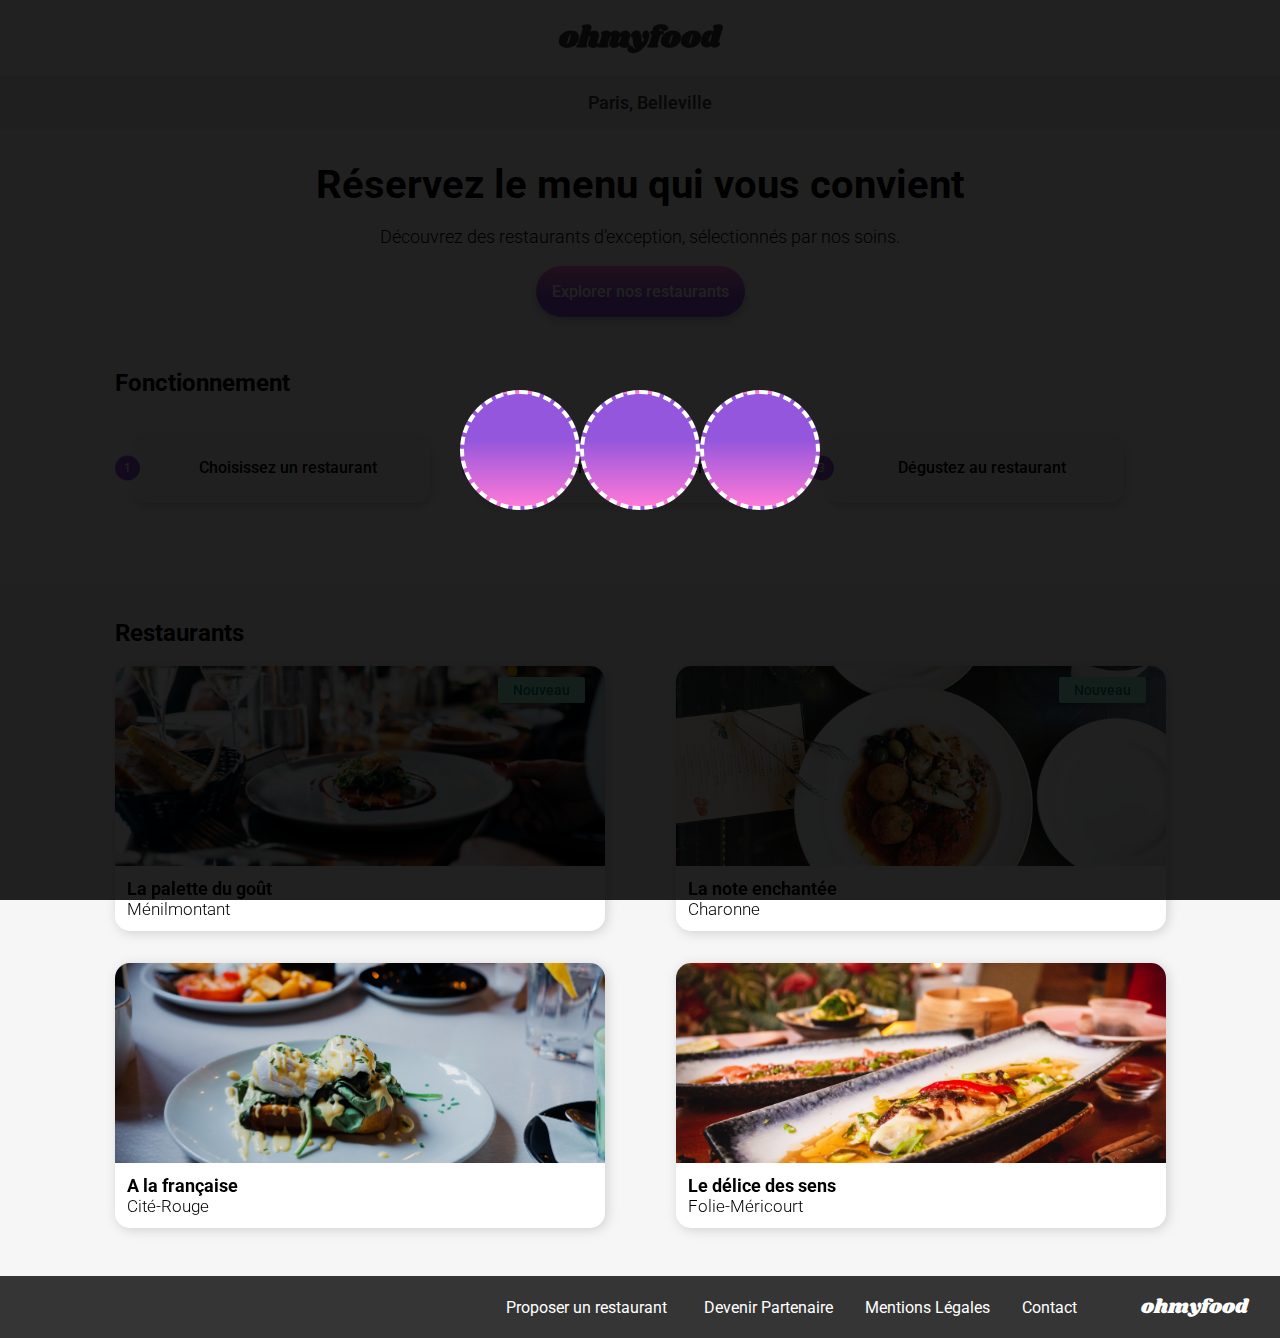
==== commit b0533dde: "CSS:Mixins files + quick change animations Index + notice" ====
--- a/index.html
+++ b/index.html
@@ -165,6 +165,8 @@
 
        <custom-loader id="loader">
             <div class="square"></div>
+            <div class="square"></div>
+            <div class="square"></div>
        </custom-loader>
         
     </body>
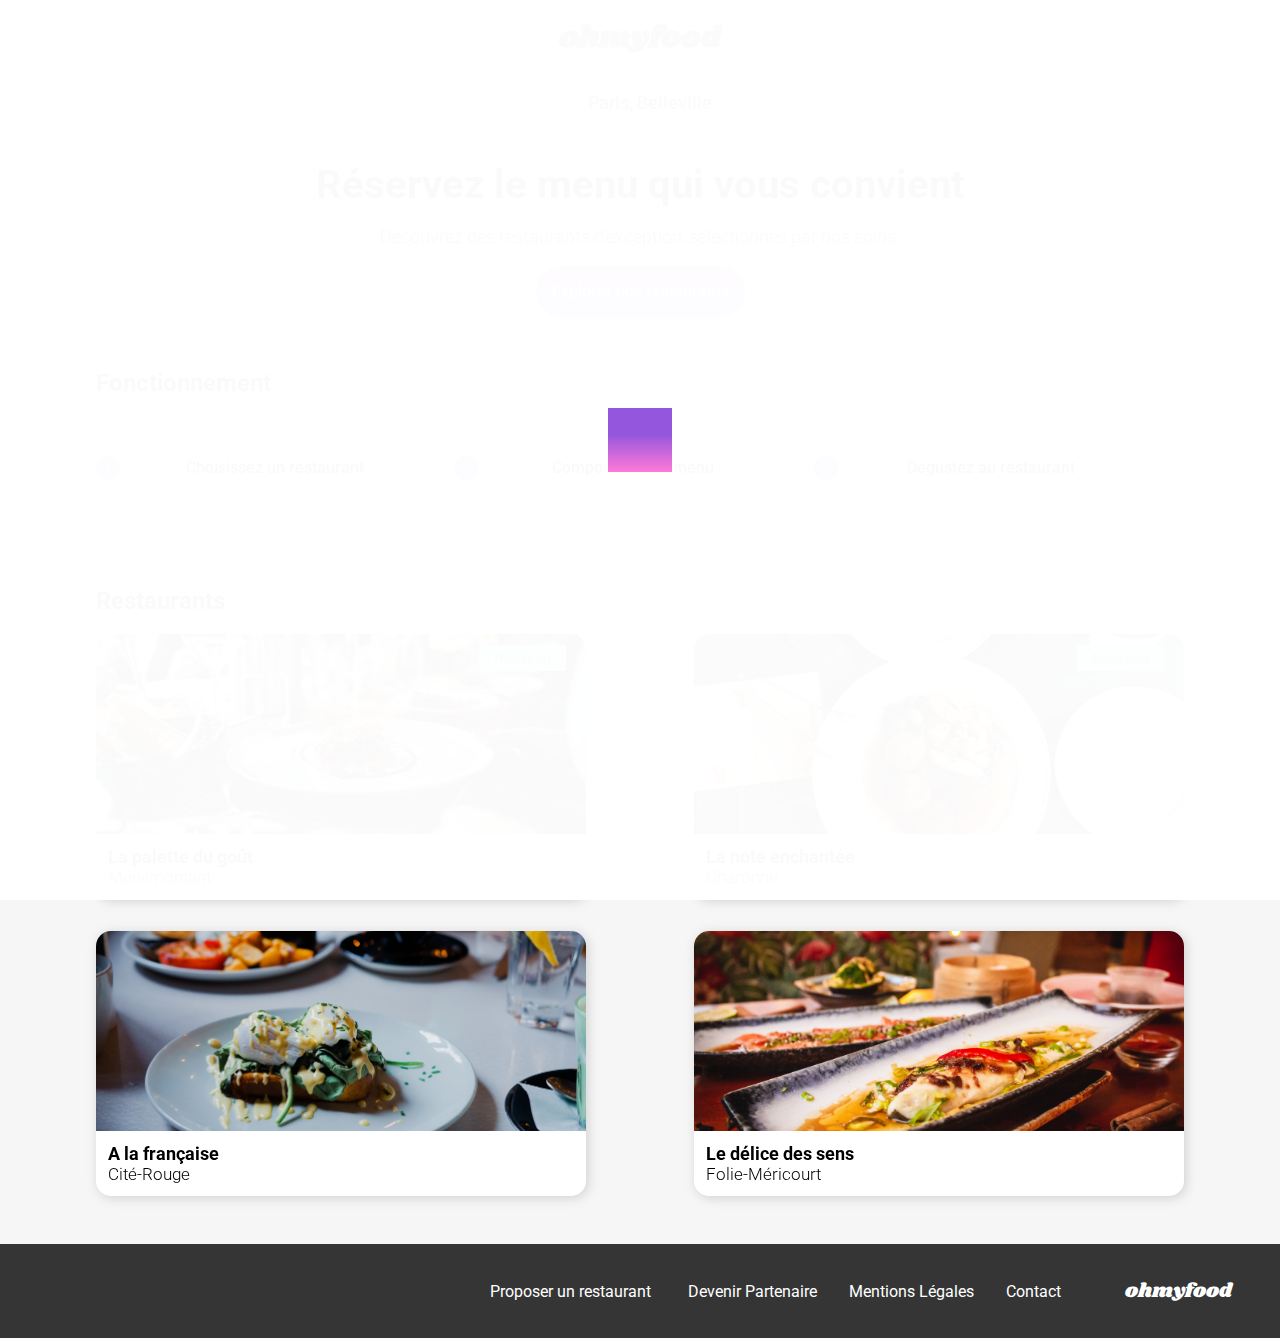
==== commit fbb1c6d2: "CSS: ReBuild Index Animation with goods specs" ====
--- a/index.html
+++ b/index.html
@@ -163,10 +163,12 @@
             
         </footer>
 
-       <custom-loader id="loader">
-            <div class="square"></div>
-            <div class="square"></div>
-            <div class="square"></div>
+       <custom-loader id="loader" aria-label="Page Loader" role="">
+            <div class="loader-wrapper">
+                <div class="square"></div>
+                <div class="square"></div>
+                <div class="square"></div>
+            </div>
        </custom-loader>
         
     </body>
--- a/assets/styles/styles.css
+++ b/assets/styles/styles.css
@@ -1 +1 @@
-*,*::after,*::before{box-sizing:border-box}input,textarea,select,option,button{font:inherit}img,video,canvas,svg{display:block;max-width:100%}a{color:inherit;text-decoration:none}.debeug{--color:crimson;outline:4px dashed var(--color)}.debeug-alt{--color:#FF79D9;outline-style:dotted;outline-width:2px;outline-color:var(--color)}.section_title{font-weight:var(--weight-bold);font-size:var(--title-font-size);color:var(--black-color)}.hero{display:flex;flex-direction:column;justify-content:center;align-items:center;padding:2rem var(--body-padding-vm)}.hero--title{margin-block:0;font-weight:var(--weight-bold);font-size:var(--title-font-size);text-align:center}@media all and (min-width: 760px){.hero--title{font-size:40px}}.hero--baseline{font-family:var(--body-font);font-size:1.15rem;font-weight:var(--weight-light);text-align:center}.hero--link{width:fit-content;--element:link;--radius:50px;--op:.25;padding:1rem;border-radius:var(--radius);background:linear-gradient(var(--linear-gradient-link));color:var(--white-color);font-size:1rem;font-weight:var(--weight-medium);box-shadow:0 4px 10px 0 rgba(0, 0, 0, var(--op));transition:var(--transition-regular)}.hero--link:hover{--op:.45;opacity:.75}.notice{margin-bottom:2rem;background:var(--white-color)}.notice--list{margin:0;padding:0;counter-reset:item;list-style-type:none}@media all and (min-width: 760px){.notice--list{--gap:2rem;display:flex;align-items:center;column-gap:var(--gap)}}.notice--list>li{position:relative;margin-block:1rem;padding-left:var(--body-padding-vm)}@media all and (min-width: 760px){.notice--list>li{width:30%}}.notice--list>li::before{--square:25px;--radius:50px;content:counter(item);position:absolute;top:50%;left:0;transform:translate(0, -50%);display:flex;justify-content:center;align-items:center;width:var(--square);height:var(--square);counter-increment:item;background:var(--primary-color);border-radius:var(--radius);color:var(--white-color);font-family:var(--body-font);font-size:12px}.notice--link{--op:.15;display:flex;justify-content:center;align-items:center;height:70px;padding:1rem;text-align:center;font-size:1rem;font-weight:var(--weight-medium);color:var(--black-color);background:var(--background-color);border-radius:var(--radius);box-shadow:2px 5px 10px rgba(0, 0, 0, var(--op))}.notice--link>i{margin-right:15px;color:var(--grey-color-1);font-size:19px;transition:var(--transition-regular)}.notice--link>i.fa-store{color:var(--primary-color)}.notice--link:hover{--op:.25}.notice--link:hover i{transform:scale(1.15);color:var(--primary-color)}.card{--paddingCard:1rem;--card-radius:var(--radius);--op:.15;display:flex;background-color:var(--white-color);border-radius:var(--card-radius);overflow:hidden;filter:drop-shadow(2px 2px 6px rgba(0, 0, 0, var(--op)));transition:var(--transition-regular);will-change:transform}.card-row{flex-direction:row}.card-column{flex-direction:column}.menus{background:var(--background-color)}.menus--content{margin-bottom:1rem}@media all and (min-width: 760px){.menus--content{margin-bottom:2.25rem}}.menus--title{width:fit-content;margin-top:0;position:relative;font-weight:400;font-size:1rem;text-transform:uppercase}.menus--title::before{content:"";display:block;width:80%;height:3px;position:absolute;bottom:-6px;left:0;background:var(--third-color)}.menus--list{display:flex;flex-direction:column;row-gap:1rem;margin-block:1.5rem}.menus--item{display:flex;justify-content:space-between;align-items:center;height:80px;overflow:hidden;background:var(--white-color);border-radius:var(--radius);box-shadow:2px 2px 8px 1px rgba(0,0,0,.25)}.menus--item-data{display:flex;justify-content:space-between;align-items:end;width:100%;padding:.95rem}.menus--item-surprise{width:0;height:100%;display:flex;justify-content:center;align-items:center;background:#99e2d0;transition:var(--transition-regular)}.menus--item-surprise>i{font-size:1.5rem;color:var(--white-color);transition:var(--transition-regular)}.menus--item-name{margin-block:0 .25rem;font-size:1.125rem;font-weight:var(--weight-medium)}.menus--item-desc{font-size:.94rem;font-weight:var(--weight-light)}.menus--item-price{font-size:.94rem;font-weight:var(--weight-bold);color:var(--grey-color-1)}.menus--item:hover{cursor:pointer}.menus--item:hover>.menus--item-surprise{width:80px}.menus--link{display:block;width:190px;margin:2rem auto 0;text-align:center;--element:link;--radius:50px;--op:.25;padding:1rem;border-radius:var(--radius);background:linear-gradient(var(--linear-gradient-link));color:var(--white-color);font-size:1rem;font-weight:var(--weight-medium);box-shadow:0 4px 10px 0 rgba(0, 0, 0, var(--op));transition:var(--transition-regular);transition:var(--transition-regular)}.menus--link:hover{--op:.45;opacity:.75}.menus--link:hover{width:215px}@media all and (min-width: 760px){.menus{padding:0}}.restaurants{padding:var(--body-padding-vm) 0;background:var(--background-color)}.restaurants--list{--gap:2rem;display:flex;flex-direction:column;row-gap:var(--gap)}@media all and (min-width: 760px){.restaurants--list{flex-flow:row wrap;align-items:center;justify-content:space-between}}.restaurants--card{--paddingCard:1rem;--card-radius:var(--radius);--op:.15;display:flex;background-color:var(--white-color);border-radius:var(--card-radius);overflow:hidden;filter:drop-shadow(2px 2px 6px rgba(0, 0, 0, var(--op)));transition:var(--transition-regular);will-change:transform;position:relative;--card-type:restaurants}.restaurants--card-row{flex-direction:row}.restaurants--card-column{flex-direction:column}@media all and (min-width: 760px){.restaurants--card{--paddingCard:.75rem;width:clamp(400px,490px,50%)}}.restaurants--thumb{width:100%;max-height:230px;object-fit:cover}@media all and (min-width: 760px){.restaurants--thumb{max-height:200px}}.restaurants--status{--pos:4%;position:absolute;right:var(--pos);top:var(--pos)}.restaurants--status.new{--op:.22;width:fit-content;padding:5px 15px;border-radius:2px;font-size:.85rem;font-weight:var(--weight-medium);background:var(--third-color);color:var(--fourth-color);box-shadow:2px 2px 5px rgba(0, 0, 0, var(--op))}.restaurants--status.none{display:none}.restaurants--content{display:flex;justify-content:space-between;align-items:center;padding:var(--paddingCard)}.restaurants--icons i{transform-origin:center;transform:scale(1);will-change:transform}.restaurants--icons i::before{font-size:1.25rem;font-weight:400;transition:font-weight .06s ease-in-out}.restaurants--icons i:hover{transform:scale(1.15);cursor:pointer}.restaurants--icons i:hover::before{font-weight:800;background:linear-gradient(var(--linear-gradient-heart));-webkit-background-clip:text;-webkit-text-fill-color:transparent}.restaurants--name{margin-block:0;font-size:1.125rem;font-weight:var(--weight-bold)}.restaurants--geoloc{padding-block:8px;font-size:1.059rem;font-weight:var(--weight-light)}@media all and (min-width: 760px){.notice .skeleton{background:var(--color-white)}}.food-store .hero--title{--radius:40px;--width-skeleton:100%;display:flex;justify-content:space-between;align-items:center;width:var(--width-skeleton);margin-block:auto 0;padding:1.75rem var(--body-padding-vm) 1rem;font-family:var(--title-font);font-size:1.75rem;color:#101010;border-radius:var(--radius) var(--radius) 0 0;background:var(--background-color);box-shadow:-4px -10px 12px 0px rgba(0,0,0,.22)}@media all and (min-width: 760px){.food-store .hero--title{--width-skeleton:1115px;justify-content:center;padding-top:1.5rem}}.food-store .hero--title .restaurants--icons{margin-right:2rem}@media all and (min-width: 760px){.food-store .hero--title .restaurants--icons{margin-inline:2rem}}.food-store .menus{padding-bottom:2rem;padding-inline:0}@media all and (min-width: 760px){.food-store .menus{padding-bottom:0;background:var(--white-color)}}.food-store .menus--content.entries .menus--list{animation-delay:1.2s}.food-store .menus--content.plats .menus--list{animation-delay:2.5s}.food-store .menus--content.desserts .menus--list{animation-delay:3.7s}.food-store .menus--list{opacity:0;animation:hello 2s 1 ease-in-out forwards;transition:var(--transition-regular)}@keyframes hello{from{opacity:0}to{opacity:1}}.food-store .skeleton{background:var(--background-color)}.food-store.palette-gout{--data-page:palette-gout}.food-store.palette-gout .hero{width:100%;height:300px;padding:0;background-size:cover;background-repeat:no-repeat;background-position:center -50px;background-image:url(../images/restaurants/menilmontant.jpg)}@media all and (min-width: 760px){.food-store.palette-gout .hero{height:400px;background-position:center -500px}}.food-store.delice-sens{--data-page:delice-sens}.food-store.delice-sens .hero{width:100%;height:300px;padding:0;background-size:cover;background-repeat:no-repeat;background-position:center -50px;background-image:url(../images/restaurants/folie-mericourt.jpg)}@media all and (min-width: 760px){.food-store.delice-sens .hero{height:400px;background-position:center -500px}}.food-store.note-enchantee{--data-page:note-enchantee}.food-store.note-enchantee .hero{width:100%;height:300px;padding:0;background-size:cover;background-repeat:no-repeat;background-position:center -50px;background-image:url(../images/restaurants/charonne.jpg)}@media all and (min-width: 760px){.food-store.note-enchantee .hero{height:400px;background-position:center -500px}}.food-store.la-francaise{--data-page:la-francaise}.food-store.la-francaise .hero{width:100%;height:300px;padding:0;background-size:cover;background-repeat:no-repeat;background-position:center -50px;background-image:url(../images/restaurants/cite-rouge.jpg)}@media all and (min-width: 760px){.food-store.la-francaise .hero{height:400px;background-position:center -500px}}.featured{display:flex;justify-content:center;align-items:center}.back-to-town{margin-inline:var(--body-padding-vm) calc(-1*var(--body-padding-vm));transition:var(--transition-regular)}.back-to-town .fa-arrow-left{font-size:1.4rem;color:var(--grey-color-1)}.back-to-town:hover{animation:to-back .5s ease-in-out infinite alternate}@keyframes to-back{from{transform:translateX(0)}to{transform:translateX(-6px)}}.logo{margin:0 auto;padding:1rem;font-family:var(--title-font);font-size:1.875rem;color:var(--grey-color-1);text-align:center;background:var(--white-color)}.geoloc{--gap:20px;display:flex;justify-content:center;align-items:center;padding:var(--body-padding-vm);column-gap:var(--gap);font-size:1.15rem;font-weight:var(--weight-medium);color:var(--grey-color-1);background:var(--grey-color-2)}.footer{display:flex;flex-direction:column;row-gap:1rem;padding:var(--body-padding-vm) 2rem;background:var(--grey-color-1)}@media all and (min-width: 760px){.footer{--gap:5vw;flex-direction:row-reverse;align-items:center;column-gap:var(--gap)}}.footer--title{margin:0;color:var(--white-color);font-family:var(--title-font);font-size:1.25rem;font-weight:var(--weight-medium)}.footer--nav{display:flex;flex-direction:column;row-gap:.85rem}@media all and (min-width: 760px){.footer--nav{--gap:2rem;flex-direction:row;column-gap:var(--gap)}}.footer--link{color:var(--white-color);font-size:1rem;font-weight:var(--weight-regular)}.footer--link>i{margin-right:5px}:root{--primary-color:#9356DC;--secondary-color:#FF79D9;--third-color:#99E2D0;--fourth-color:#008766;--background-color:#F6F6F6;--grey-color-1:#353535;--grey-color-2:#EAEAEA;--debeug:crimson;--black-color:#000;--white-color:#fff;--linear-gradient-link:to bottom, var(--secondary-color) 0%, var(--primary-color) 60%, var(--primary-color) 100%;--linear-gradient-heart:to top, var(--secondary-color) 0%, var(--primary-color) 60%, var(--primary-color) 100%;--body-font:Roboto,sans-serif;--body-font-size:1rem;--title-font:Shrikhand,serif;--title-font-size:1.5rem;--baseline-font:Roboto,sans-serif;--weight-light:300;--weight-regular:400;--weight-medium:500;--weight-bold:700;--radius:15px;--border:1px solid var(--primary-color);--transition-regular:all 0.3s ease-in-out;--width-skeleton-vm:100%;--body-padding-vm:1rem;--width-skeleton-tab:unset;--body-padding-tab:1.35rem;--width-skeleton-desk:1115px;--body-padding-desk:2rem;--testing:#FF00FF}body{--layout:"Mobile";--width-skeleton:100%;--padding:0;margin:0;padding:var(--padding);font-family:var(--body-font);font-weight:400;font-size:1rem;background:var(--white-color)}@media all and (min-width: 760px){body{--width-skeleton:1115px}}.skeleton{width:var(--width-skeleton);padding:0 var(--body-padding-vm)}@media all and (min-width: 760px){.skeleton{display:block;margin:0 auto;padding:0 var(--body-padding-desk) var(--body-padding-desk);background:var(--background-color)}}#loader{--op:.87;position:fixed;inset:0;width:100%;height:100%;display:flex;justify-content:center;align-items:center;background:rgba(0, 0, 0, var(--op));transition:var(--transition-regular);animation:houdini 4s ease-in-out .75s forwards}@keyframes houdini{from{visibility:visible}to{visibility:hidden;display:none}}#loader .square{--sizes:60px;display:block;width:var(--sizes);height:var(--sizes);background:linear-gradient(var(--linear-gradient-heart));border-radius:100px;border:4px dashed var(--white-color);transition:var(--transition-regular);animation:square 1.5s 2 ease-in-out 1.75s}@keyframes square{from{transform:rotateZ(0deg)}from{transform:rotateZ(360deg)}}@media all and (min-width: 760px){#loader .square{--sizes:120px}}/*# sourceMappingURL=styles.css.map */
+*,*::after,*::before{box-sizing:border-box}input,textarea,select,option,button{font:inherit}img,video,canvas,svg{display:block;max-width:100%}a{color:inherit;text-decoration:none}.debeug{--color:crimson;outline:4px dashed var(--color)}.debeug-alt{--color:#FF79D9;outline-style:dotted;outline-width:2px;outline-color:var(--color)}.section_title{font-weight:var(--weight-bold);font-size:var(--title-font-size);color:var(--black-color)}.hero{display:flex;flex-direction:column;justify-content:center;align-items:center;padding:2rem var(--body-padding-vm)}.hero--title{margin-block:0;font-weight:var(--weight-bold);font-size:var(--title-font-size);text-align:center}@media all and (min-width: 760px){.hero--title{font-size:40px}}.hero--baseline{font-family:var(--body-font);font-size:1.15rem;font-weight:var(--weight-light);text-align:center}.hero--link{width:fit-content;--element:link;--radius:50px;--op:.25;padding:1rem;border-radius:var(--radius);background:linear-gradient(var(--linear-gradient-link));color:var(--white-color);font-size:1rem;font-weight:var(--weight-medium);box-shadow:0 4px 10px 0 rgba(0, 0, 0, var(--op));transition:var(--transition-regular)}.hero--link:hover{--op:.45;opacity:.75}.notice{margin-bottom:2rem;background:var(--white-color)}.notice--list{margin:0;padding:0;counter-reset:item;list-style-type:none}@media all and (min-width: 760px){.notice--list{--gap:2rem;display:flex;align-items:center;column-gap:var(--gap)}}.notice--list>li{position:relative;margin-block:1rem;padding-left:var(--body-padding-vm)}@media all and (min-width: 760px){.notice--list>li{width:30%}}.notice--list>li::before{--square:25px;--radius:50px;content:counter(item);position:absolute;top:50%;left:0;transform:translate(0, -50%);display:flex;justify-content:center;align-items:center;width:var(--square);height:var(--square);counter-increment:item;background:var(--primary-color);border-radius:var(--radius);color:var(--white-color);font-family:var(--body-font);font-size:12px}.notice--link{--op:.15;display:flex;justify-content:center;align-items:center;height:70px;padding:1rem;text-align:center;font-size:1rem;font-weight:var(--weight-medium);color:var(--black-color);background:var(--background-color);border-radius:var(--radius);box-shadow:2px 5px 10px rgba(0, 0, 0, var(--op))}.notice--link>i{margin-right:15px;color:var(--grey-color-1);font-size:19px;transition:var(--transition-regular)}.notice--link>i.fa-store{color:var(--primary-color)}.notice--link:hover{--op:.25}.notice--link:hover i{transform:scale(1.15);color:var(--primary-color)}@media all and (min-width: 760px){.notice{margin-bottom:0}}.card{--paddingCard:1rem;--card-radius:var(--radius);--op:.15;display:flex;background-color:var(--white-color);border-radius:var(--card-radius);overflow:hidden;filter:drop-shadow(2px 2px 6px rgba(0, 0, 0, var(--op)));transition:var(--transition-regular);will-change:transform}.card-row{flex-direction:row}.card-column{flex-direction:column}.menus{background:var(--background-color)}.menus--content{margin-bottom:1rem}@media all and (min-width: 760px){.menus--content{margin-bottom:2.25rem}}.menus--title{width:fit-content;margin-top:0;position:relative;font-weight:400;font-size:1rem;text-transform:uppercase}.menus--title::before{content:"";display:block;width:80%;height:3px;position:absolute;bottom:-6px;left:0;background:var(--third-color)}.menus--list{display:flex;flex-direction:column;row-gap:1rem;margin-block:1.5rem}.menus--item{display:flex;justify-content:space-between;align-items:center;height:80px;overflow:hidden;background:var(--white-color);border-radius:var(--radius);box-shadow:2px 2px 8px 1px rgba(0,0,0,.25)}.menus--item-data{display:flex;justify-content:space-between;align-items:end;width:100%;padding:.95rem}.menus--item-surprise{width:0;height:100%;display:flex;justify-content:center;align-items:center;background:#99e2d0;transition:var(--transition-regular)}.menus--item-surprise>i{font-size:1.5rem;color:var(--white-color);transition:var(--transition-regular)}.menus--item-name{margin-block:0 .25rem;font-size:1.125rem;font-weight:var(--weight-medium)}.menus--item-desc{font-size:.94rem;font-weight:var(--weight-light)}.menus--item-price{font-size:.94rem;font-weight:var(--weight-bold);color:var(--grey-color-1)}.menus--item:hover{cursor:pointer}.menus--item:hover>.menus--item-surprise{width:80px}.menus--link{display:block;width:190px;margin:2rem auto 0;text-align:center;--element:link;--radius:50px;--op:.25;padding:1rem;border-radius:var(--radius);background:linear-gradient(var(--linear-gradient-link));color:var(--white-color);font-size:1rem;font-weight:var(--weight-medium);box-shadow:0 4px 10px 0 rgba(0, 0, 0, var(--op));transition:var(--transition-regular);transition:var(--transition-regular)}.menus--link:hover{--op:.45;opacity:.75}.menus--link:hover{width:215px}@media all and (min-width: 760px){.menus{padding:0}}.restaurants{padding:var(--body-padding-vm) 0;background:var(--background-color)}.restaurants--list{--gap:2rem;display:flex;flex-direction:column;row-gap:var(--gap)}@media all and (min-width: 760px){.restaurants--list{flex-flow:row wrap;align-items:center;justify-content:space-between}}.restaurants--card{--paddingCard:1rem;--card-radius:var(--radius);--op:.15;display:flex;background-color:var(--white-color);border-radius:var(--card-radius);overflow:hidden;filter:drop-shadow(2px 2px 6px rgba(0, 0, 0, var(--op)));transition:var(--transition-regular);will-change:transform;position:relative;--card-type:restaurants}.restaurants--card-row{flex-direction:row}.restaurants--card-column{flex-direction:column}@media all and (min-width: 760px){.restaurants--card{--paddingCard:.75rem;width:45%}}.restaurants--thumb{width:100%;max-height:230px;object-fit:cover}@media all and (min-width: 760px){.restaurants--thumb{max-height:200px}}.restaurants--status{--pos:4%;position:absolute;right:var(--pos);top:var(--pos)}.restaurants--status.new{--op:.22;width:fit-content;padding:5px 15px;border-radius:2px;font-size:.85rem;font-weight:var(--weight-medium);background:var(--third-color);color:var(--fourth-color);box-shadow:2px 2px 5px rgba(0, 0, 0, var(--op))}.restaurants--status.none{display:none}.restaurants--content{display:flex;justify-content:space-between;align-items:center;padding:var(--paddingCard)}.restaurants--icons i{transform-origin:center;transform:scale(1);will-change:transform}.restaurants--icons i::before{font-size:1.25rem;font-weight:400;transition:font-weight .06s ease-in-out}.restaurants--icons i:hover{transform:scale(1.15);cursor:pointer}.restaurants--icons i:hover::before{font-weight:800;background:linear-gradient(var(--linear-gradient-heart));-webkit-background-clip:text;-webkit-text-fill-color:transparent}.restaurants--name{margin-block:0;font-size:1.125rem;font-weight:var(--weight-bold)}.restaurants--geoloc{padding-block:8px;font-size:1.059rem;font-weight:var(--weight-light)}@media all and (min-width: 760px){.notice .skeleton{background:var(--color-white)}}.food-store .hero--title{--radius:40px;--width-skeleton:100%;display:flex;justify-content:space-between;align-items:center;width:var(--width-skeleton);margin-block:auto 0;padding:1.55rem .5rem 1rem;font-family:var(--title-font);font-size:1.75rem;color:#101010;border-radius:var(--radius) var(--radius) 0 0;background:var(--background-color);box-shadow:-4px -10px 12px 0px rgba(0,0,0,.22)}@media all and (min-width: 760px){.food-store .hero--title{--width-skeleton:90%;justify-content:center;padding-top:1.5rem}}.food-store .hero--title .restaurants--icons{margin-right:1.5rem}@media all and (min-width: 760px){.food-store .hero--title .restaurants--icons{margin-inline:2rem}}.food-store .menus{padding-bottom:2rem;padding-inline:0}@media all and (min-width: 760px){.food-store .menus{padding-bottom:0;background:var(--white-color)}}.food-store .menus--content.entries .menus--list{animation-delay:1.2s}.food-store .menus--content.plats .menus--list{animation-delay:2.5s}.food-store .menus--content.desserts .menus--list{animation-delay:3.7s}.food-store .menus--list{opacity:0;animation:hello 1.2s 1 ease-in-out forwards;transition:var(--transition-regular)}@keyframes hello{from{opacity:0}to{opacity:1}}.food-store .skeleton{background:var(--background-color)}.food-store.palette-gout{--data-page:palette-gout}.food-store.palette-gout .hero{width:100%;height:300px;padding:0;background-size:cover;background-repeat:no-repeat;background-position:center;background-image:url(../images/restaurants/menilmontant.jpg)}@media all and (min-width: 760px){.food-store.palette-gout .hero{max-height:400px}}@media all and (min-width: 500px)and (max-width: 759px){.food-store.palette-gout .hero{--datra:"coucou"}}.food-store.delice-sens{--data-page:delice-sens}.food-store.delice-sens .hero{width:100%;height:300px;padding:0;background-size:cover;background-repeat:no-repeat;background-position:center;background-image:url(../images/restaurants/folie-mericourt.jpg)}@media all and (min-width: 760px){.food-store.delice-sens .hero{max-height:400px}}@media all and (min-width: 500px)and (max-width: 759px){.food-store.delice-sens .hero{--datra:"coucou"}}.food-store.note-enchantee{--data-page:note-enchantee}.food-store.note-enchantee .hero{width:100%;height:300px;padding:0;background-size:cover;background-repeat:no-repeat;background-position:center;background-image:url(../images/restaurants/charonne.jpg)}@media all and (min-width: 760px){.food-store.note-enchantee .hero{max-height:400px}}@media all and (min-width: 500px)and (max-width: 759px){.food-store.note-enchantee .hero{--datra:"coucou"}}.food-store.la-francaise{--data-page:la-francaise}.food-store.la-francaise .hero{width:100%;height:300px;padding:0;background-size:cover;background-repeat:no-repeat;background-position:center;background-image:url(../images/restaurants/cite-rouge.jpg)}@media all and (min-width: 760px){.food-store.la-francaise .hero{max-height:400px}}@media all and (min-width: 500px)and (max-width: 759px){.food-store.la-francaise .hero{--datra:"coucou"}}.featured{display:flex;justify-content:center;align-items:center}.back-to-town{margin-inline:var(--body-padding-vm) calc(-1*var(--body-padding-vm));transition:var(--transition-regular)}.back-to-town .fa-arrow-left{font-size:1.4rem;color:var(--grey-color-1)}.back-to-town:hover{animation:to-back .5s ease-in-out infinite alternate}@keyframes to-back{from{transform:translateX(0)}to{transform:translateX(-6px)}}.logo{margin:0 auto;padding:1rem;font-family:var(--title-font);font-size:1.875rem;color:var(--grey-color-1);text-align:center;background:var(--white-color)}.geoloc{--gap:20px;display:flex;justify-content:center;align-items:center;padding:var(--body-padding-vm);column-gap:var(--gap);font-size:1.15rem;font-weight:var(--weight-medium);color:var(--grey-color-1);background:var(--grey-color-2)}.footer{display:flex;flex-direction:column;row-gap:1rem;padding:var(--body-padding-vm) 2rem;background:var(--grey-color-1)}@media all and (min-width: 760px){.footer{--gap:5vw;flex-direction:row-reverse;align-items:center;column-gap:var(--gap);padding:2rem 3rem}}.footer--title{margin:0;color:var(--white-color);font-family:var(--title-font);font-size:1.25rem;font-weight:var(--weight-medium)}.footer--nav{display:flex;flex-direction:column;row-gap:.85rem}@media all and (min-width: 760px){.footer--nav{--gap:2rem;flex-direction:row;column-gap:var(--gap)}}.footer--link{color:var(--white-color);font-size:1rem;font-weight:var(--weight-regular)}.footer--link>i{margin-right:5px}:root{--primary-color:#9356DC;--secondary-color:#FF79D9;--third-color:#99E2D0;--fourth-color:#008766;--background-color:#F6F6F6;--grey-color-1:#353535;--grey-color-2:#EAEAEA;--debeug:crimson;--black-color:#000;--white-color:#fff;--linear-gradient-link:to bottom, var(--secondary-color) 0%, var(--primary-color) 60%, var(--primary-color) 100%;--linear-gradient-heart:to top, var(--secondary-color) 0%, var(--primary-color) 60%, var(--primary-color) 100%;--body-font:Roboto,sans-serif;--body-font-size:1rem;--title-font:Shrikhand,serif;--title-font-size:1.5rem;--baseline-font:Roboto,sans-serif;--weight-light:300;--weight-regular:400;--weight-medium:500;--weight-bold:700;--radius:15px;--border:1px solid var(--primary-color);--transition-regular:all 0.3s ease-in-out;--width-skeleton-vm:100%;--body-padding-vm:1rem;--width-skeleton-tab:760px;--body-padding-tab:1.35rem;--width-skeleton-desk:90%;--body-padding-desk:2rem;--testing:#FF00FF}body{--layout:"Mobile";--width-skeleton:100%;--padding:0;margin:0;padding:var(--padding);font-family:var(--body-font);font-weight:400;font-size:1rem;background:var(--white-color)}@media all and (min-width: 760px){body{--width-skeleton:90%}}@media all and (min-width: 500px)and (max-width: 759px){body{--width-skeleton:760px}}.skeleton{max-width:var(--width-skeleton);padding:0 var(--body-padding-vm)}@media all and (min-width: 760px){.skeleton{display:block;margin:0 auto;padding:0 var(--body-padding-desk) var(--body-padding-desk);background:var(--background-color)}}#loader{--op:.98;position:fixed;inset:0;width:100%;height:100%;display:flex;justify-content:center;align-items:center;background:rgba(255, 255, 255, var(--op));transition:var(--transition-regular);animation:houdini 2.75s ease-in-out forwards}@keyframes houdini{from{visibility:visible}to{visibility:hidden}}#loader .loader-wrapper{--gap:3rem;--sizes:180px;width:var(--sizes);height:var(--sizes);display:flex;position:relative;column-gap:var(--gap)}#loader .square{--sizes:40px;--posTop:25%;--posSide:50%;display:block;width:var(--sizes);height:var(--sizes);position:absolute;top:var(--posTop);background:linear-gradient(var(--linear-gradient-heart));border-radius:0;border:3px solid var(--white-color);transition:var(--transition-regular);will-change:transform;transform:translateX(-50%) rotateZ(360deg)}@media all and (min-width: 760px){#loader .square{--sizes:70px}}@media all and (min-width: 500px)and (max-width: 759px){#loader .square{--sizes:55px}}#loader .square:first-of-type{left:var(--posSide);--radius:30px;animation:top 1.85s ease-in-out .15s forwards}@keyframes top{from{top:var(--posTop);left:"";transform:translateX(-50%) rotateZ(0);border-radius:0}to{top:0;left:"";transform:translateX(-50%) rotateZ(360deg);border-radius:var(--radius)}}#loader .square:nth-of-type(2){right:var(--posSide);transform:translateX(50%) rotateZ(0);--radius:30px;animation:right 1.85s ease-in-out .15s forwards}@keyframes right{from{top:var(--posTop);right:"";transform:translateX(50%) rotateZ(0);border-radius:0}to{top:75%;right:0;transform:translateX(50%) rotateZ(-360deg);border-radius:var(--radius)}}#loader .square:last-of-type{left:var(--posSide);--radius:30px;animation:left 1.85s ease-in-out .15s forwards}@keyframes left{from{top:var(--posTop);left:"";transform:translateX(-50%) rotateZ(0deg);border-radius:0}to{top:75%;left:0;transform:translateX(-50%) rotateZ(360deg);border-radius:var(--radius)}}/*# sourceMappingURL=styles.css.map */
